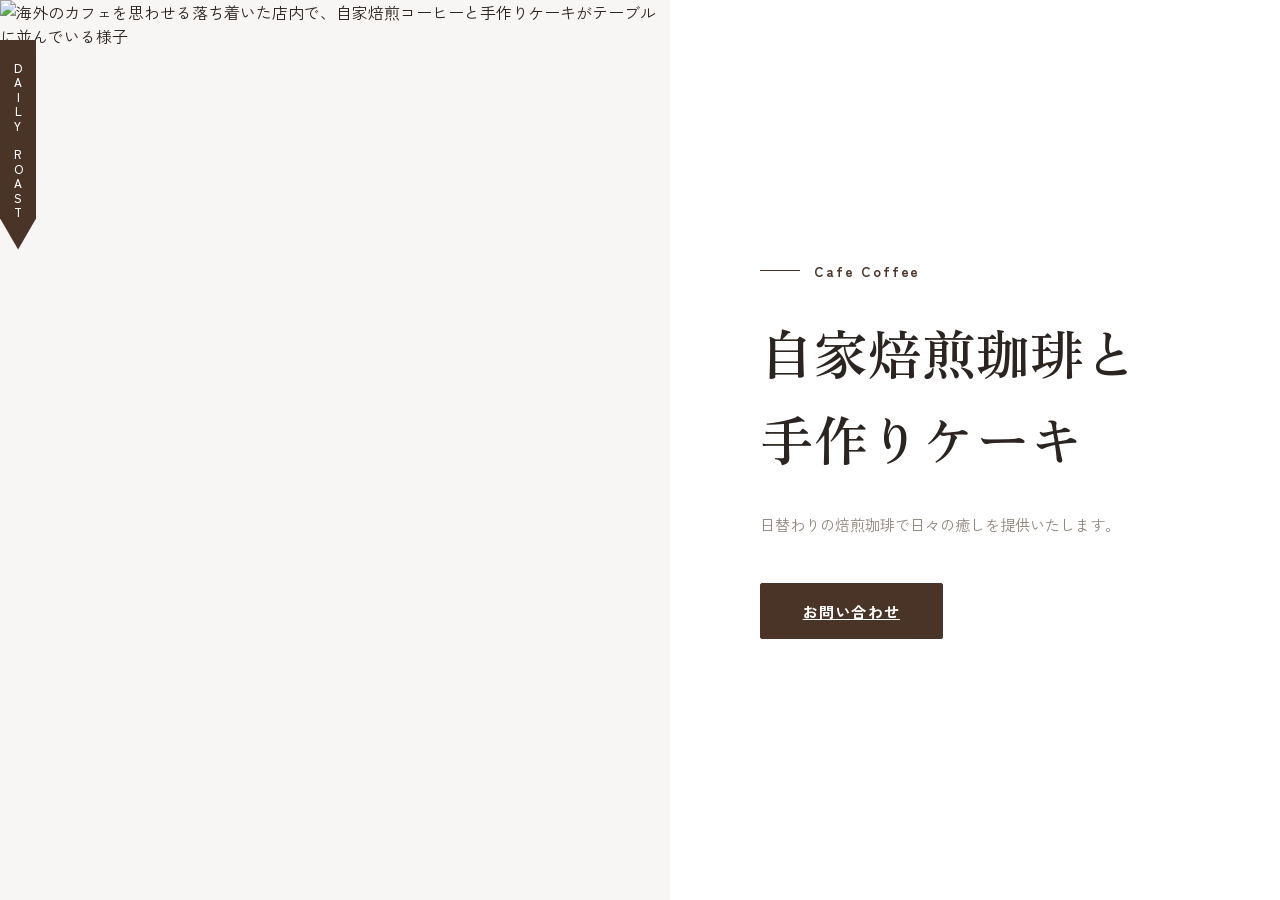
==== cafe-coffee/index.html @ 317eba46 "Heroセクションを作成" ====
<!DOCTYPE html>
<html lang="ja">
<head>
  <meta charset="UTF-8">
  <meta name="viewport" content="width=device-width, initial-scale=1.0">
  <title>Cafe Coffee ｜ 自家焙煎珈琲と手作りケーキ</title>

  <!-- Google Fonts：見出し用の明朝体と本文用のゴシック体 -->
  <link rel="preconnect" href="https://fonts.googleapis.com">
  <link rel="preconnect" href="https://fonts.gstatic.com" crossorigin>
  <link href="https://fonts.googleapis.com/css2?family=Zen+Old+Mincho:wght@400;600&family=Zen+Kaku+Gothic+New:wght@400;500;700&display=swap" rel="stylesheet">

  <link rel="stylesheet" href="style.css">
</head>
<body>

  <!-- ============================================
       Hero セクション
       左：メインビジュアル／右：テキストコンテンツ
  ============================================ -->
  <section class="hero">

    <!-- 左カラム：メインビジュアル -->
    <div class="hero__visual">
      <img
        class="hero__image"
        src="images/hero.jpg"
        alt="海外のカフェを思わせる落ち着いた店内で、自家焙煎コーヒーと手作りケーキがテーブルに並んでいる様子"
        width="960"
        height="1200"
        loading="eager"
        fetchpriority="high"
      >
      <!-- 店の雰囲気を伝える小さなサインバッジ -->
      <p class="hero__badge">DAILY ROAST</p>
    </div>

    <!-- 右カラム：テキストコンテンツ -->
    <div class="hero__content">
      <p class="hero__eyebrow">Cafe Coffee</p>

      <h1 class="hero__title">
        自家焙煎珈琲と<br>
        手作りケーキ
      </h1>

      <p class="hero__subtitle">
        日替わりの焙煎珈琲で日々の癒しを提供いたします。
      </p>

      <a href="#" class="hero__cta">
        <span class="hero__cta-text">お問い合わせ</span>
      </a>
    </div>

  </section>

</body>
</html>
---- cafe-coffee/style.css ----
/* ============================================
   Cafe Coffee ｜ Hero セクション CSS
   構成：リセット → レイアウト → タイポグラフィ → ボタン → レスポンシブ
============================================ */

/* ---- リセット & 共通変数 ---- */
:root {
  /* カラー：ホワイト／ライトグレー／ダークブラウン（アクセント） */
  --color-white: #ffffff;
  --color-bg: #f7f6f4;
  --color-gray-light: #e9e7e3;
  --color-gray: #8f877e;
  --color-text: #2b2420;
  --color-accent: #4a3428;
  --color-accent-hover: #6b4a38;

  /* フォント：見出しは明朝体、本文はゴシック体 */
  --font-display: "Zen Old Mincho", serif;
  --font-body: "Zen Kaku Gothic New", sans-serif;
}

* {
  margin: 0;
  padding: 0;
  box-sizing: border-box;
}

body {
  font-family: var(--font-body);
  color: var(--color-text);
  background-color: var(--color-white);
  -webkit-font-smoothing: antialiased;
}

img {
  display: block;
  max-width: 100%;
}

/* ============================================
   レイアウト
   PC：左右2カラム（Grid）／ SP：縦並び
============================================ */
.hero {
  display: grid;
  grid-template-columns: 1.1fr 1fr;
  align-items: stretch;
  min-height: 100dvh;
  background-color: var(--color-bg);
}

/* 左カラム：メインビジュアル */
.hero__visual {
  position: relative;
  overflow: hidden;
}

.hero__image {
  width: 100%;
  height: 100%;
  object-fit: cover;
}

/* しおり（ブックマーク）をイメージしたサインタブ
   「読書ができる落ち着いた空間」というコンセプトを表す装飾 */
.hero__badge {
  position: absolute;
  top: 2.5rem;
  left: 0;
  writing-mode: vertical-rl;
  text-orientation: upright;
  background-color: var(--color-accent);
  color: var(--color-white);
  font-size: 0.75rem;
  font-weight: 500;
  letter-spacing: 0.2em;
  padding: 1.4rem 0.6rem 1.8rem;
  clip-path: polygon(0 0, 100% 0, 100% 85%, 50% 100%, 0 85%);
  box-shadow: 0 8px 16px rgba(0, 0, 0, 0.18);
}

/* 右カラム：テキストコンテンツ */
.hero__content {
  display: flex;
  flex-direction: column;
  justify-content: center;
  gap: 1.75rem;
  padding: 6vw 7vw;
  background-color: var(--color-white);
}

/* ============================================
   タイポグラフィ
============================================ */

/* 店名ラベル（アイキャッチの手前に置く小見出し） */
.hero__eyebrow {
  display: flex;
  align-items: center;
  gap: 0.9rem;
  font-family: var(--font-body);
  font-size: 0.85rem;
  font-weight: 700;
  letter-spacing: 0.14em;
  color: var(--color-accent);
}

.hero__eyebrow::before {
  content: "";
  display: inline-block;
  width: 2.5rem;
  height: 1px;
  background-color: var(--color-accent);
}

/* キャッチコピー */
.hero__title {
  font-family: var(--font-display);
  font-weight: 600;
  font-size: clamp(2.2rem, 4.2vw, 3.4rem);
  line-height: 1.6;
  color: var(--color-text);
}

/* サブコピー */
.hero__subtitle {
  font-family: var(--font-body);
  font-size: clamp(0.95rem, 1.1vw, 1.05rem);
  line-height: 2;
  color: var(--color-gray);
  max-width: 28em;
}

/* ============================================
   ボタン
============================================ */
.hero__cta {
  display: inline-flex;
  align-items: center;
  justify-content: center;
  align-self: flex-start;
  margin-top: 1rem;
  padding: 1rem 2.6rem;
  border: 1px solid var(--color-accent);
  border-radius: 2px;
  background-color: var(--color-accent);
  color: var(--color-white);
  font-family: var(--font-body);
  font-size: 0.95rem;
  font-weight: 700;
  letter-spacing: 0.08em;
  cursor: pointer;
  overflow: hidden;
  position: relative;
  transition: color 0.35s ease, border-color 0.35s ease;
}

/* ホバー時に背面から色が広がるアニメーション */
.hero__cta::before {
  content: "";
  position: absolute;
  inset: 0;
  background-color: var(--color-white);
  transform: scaleX(0);
  transform-origin: left;
  transition: transform 0.4s ease;
  z-index: 0;
}

.hero__cta-text {
  position: relative;
  z-index: 1;
  transition: color 0.35s ease;
}

.hero__cta:hover {
  color: var(--color-accent);
}

.hero__cta:hover::before {
  transform: scaleX(1);
}

.hero__cta:focus-visible {
  outline: 2px solid var(--color-accent-hover);
  outline-offset: 3px;
}

/* ============================================
   レスポンシブ（スマートフォン対応）
============================================ */
@media (max-width: 1024px) {
  .hero {
    grid-template-columns: 1fr;
  }

  .hero__visual {
    min-height: 52vh;
  }

  .hero__content {
    padding: 12vw 8vw;
    gap: 1.4rem;
  }
}

@media (max-width: 480px) {
  .hero__visual {
    min-height: 46vh;
  }

  .hero__badge {
    top: 1.5rem;
    font-size: 0.68rem;
    padding: 1.1rem 0.5rem 1.4rem;
  }

  .hero__title {
    line-height: 1.5;
  }

  .hero__cta {
    width: 100%;
    padding: 1rem 0;
  }
}
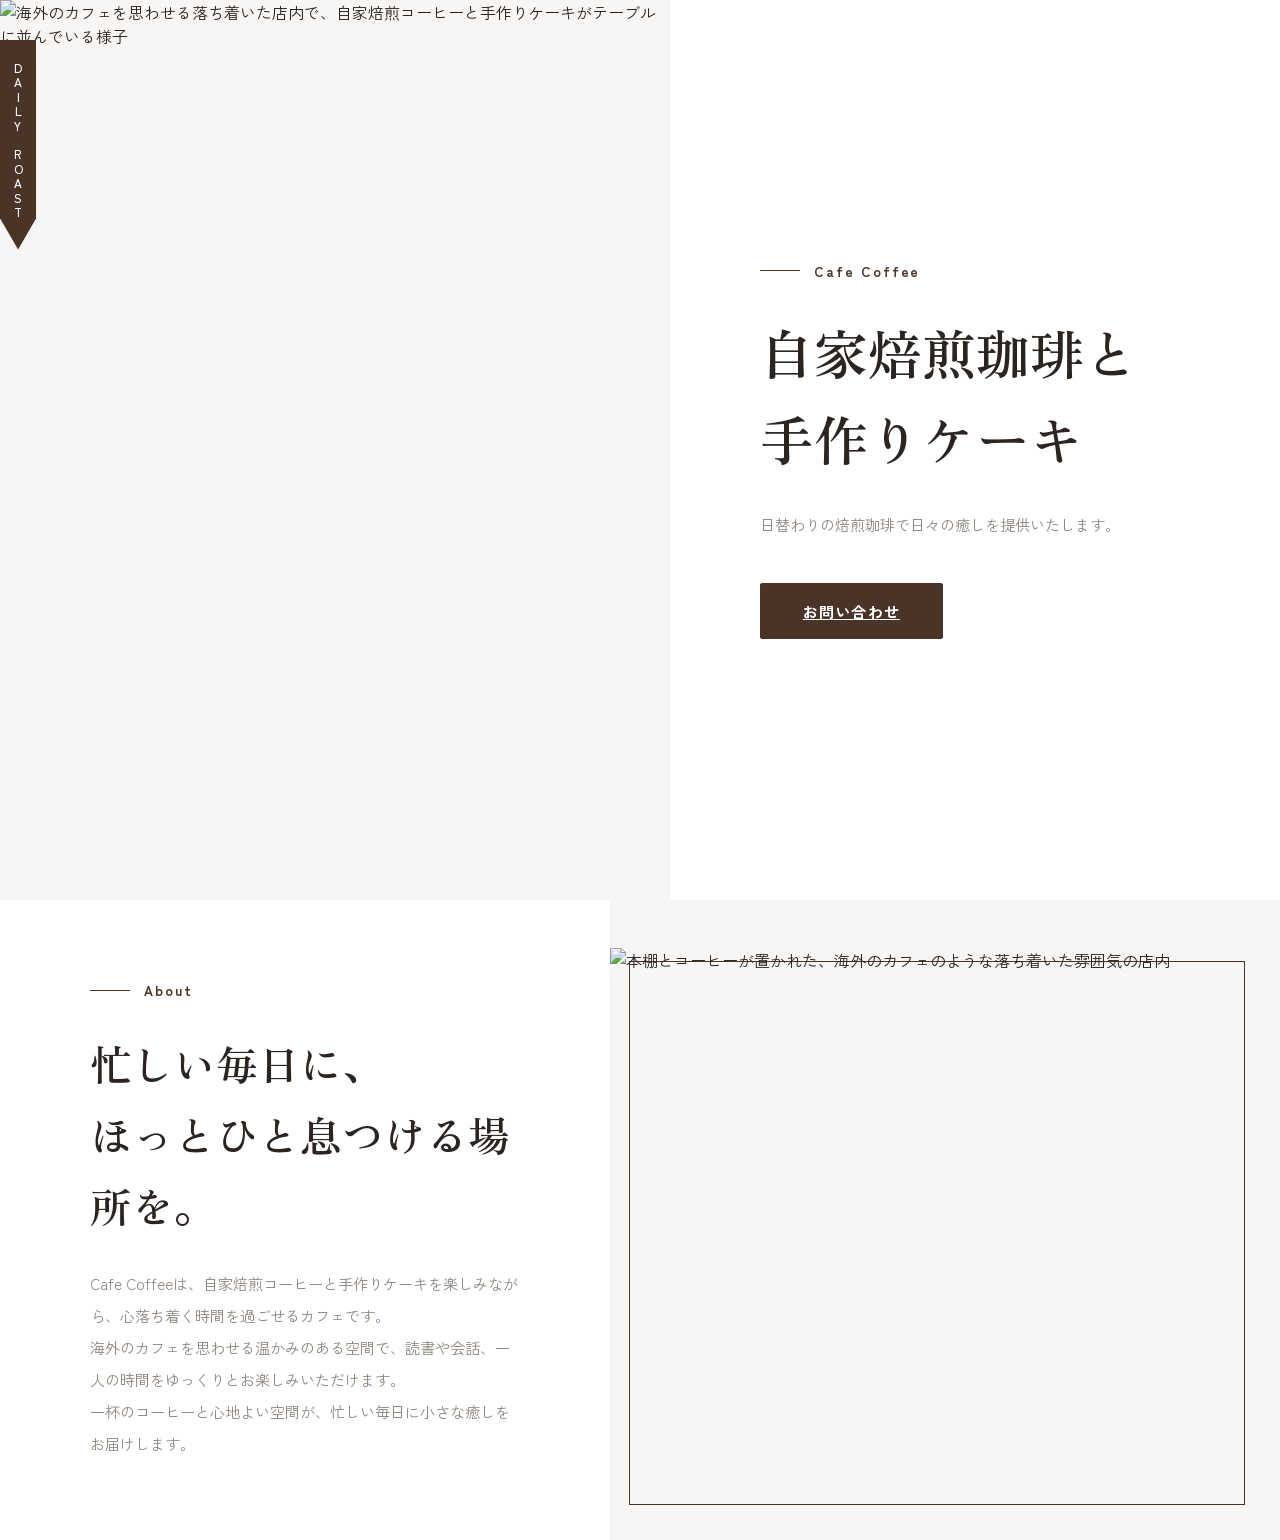
==== commit 0346d05a: "Aboutセクション追加" ====
--- a/cafe-coffee/index.html
+++ b/cafe-coffee/index.html
@@ -28,8 +28,8 @@
         alt="海外のカフェを思わせる落ち着いた店内で、自家焙煎コーヒーと手作りケーキがテーブルに並んでいる様子"
         width="960"
         height="1200"
+        fetchpriority="high"
         loading="eager"
-        fetchpriority="high"
       >
       <!-- 店の雰囲気を伝える小さなサインバッジ -->
       <p class="hero__badge">DAILY ROAST</p>
@@ -49,8 +49,43 @@
       </p>
 
       <a href="#" class="hero__cta">
-        <span class="hero__cta-text">お問い合わせ</span>
+       お問い合わせ
       </a>
+    </div>
+
+  </section>
+
+  <!-- ============================================
+       About セクション
+       左：テキストコンテンツ／右：メインビジュアル
+  ============================================ -->
+  <section class="about" id="about">
+
+    <!-- 左カラム：テキストコンテンツ -->
+    <div class="about__content">
+      <p class="about__eyebrow">About</p>
+
+      <h2 class="about__title">
+        <p>忙しい毎日に、</p>
+        <p>ほっとひと息つける場所を。</p>
+      </h2>
+
+      <p class="about__text">
+        Cafe Coffeeは、自家焙煎コーヒーと手作りケーキを楽しみながら、心落ち着く時間を過ごせるカフェです。<br>
+        海外のカフェを思わせる温かみのある空間で、読書や会話、一人の時間をゆっくりとお楽しみいただけます。<br>
+        一杯のコーヒーと心地よい空間が、忙しい毎日に小さな癒しをお届けします。
+      </p>
+    </div>
+
+    <!-- 右カラム：メインビジュアル -->
+    <div class="about__visual">
+      <img
+        class="about__image"
+        src="images/about.jpg"
+        alt="本棚とコーヒーが置かれた、海外のカフェのような落ち着いた雰囲気の店内"
+        width="960"
+        height="1200"
+      >
     </div>
 
   </section>
--- a/cafe-coffee/style.css
+++ b/cafe-coffee/style.css
@@ -89,6 +89,48 @@
   background-color: var(--color-white);
 }
 
+/* ---- About セクション：左右2カラム（Grid）／ SP：縦並び ---- */
+/* Heroと逆配置：左＝テキスト／右＝画像 */
+.about {
+  display: grid;
+  grid-template-columns: 1fr 1.1fr;
+  align-items: center;
+  background-color: var(--color-white);
+}
+
+/* 左カラム：テキストコンテンツ */
+.about__content {
+  display: flex;
+  flex-direction: column;
+  gap: 1.75rem;
+  padding: 6vw 7vw;
+}
+
+/* 右カラム：メインビジュアル */
+.about__visual {
+  position: relative;
+  padding: 3rem 3rem 3rem 0;
+  background-color: var(--color-bg);
+}
+
+/* 額装（フレーム）のような装飾で、写真をおしゃれに見せる */
+.about__visual::before {
+  content: "";
+  position: absolute;
+  inset: 3.8rem 2.2rem 2.2rem 1.2rem;
+  border: 1px solid var(--color-accent);
+  z-index: 0;
+}
+
+.about__image {
+  position: relative;
+  z-index: 1;
+  width: 100%;
+  height: 100%;
+  max-height: 34rem;
+  object-fit: cover;
+}
+
 /* ============================================
    タイポグラフィ
 ============================================ */
@@ -129,6 +171,46 @@
   line-height: 2;
   color: var(--color-gray);
   max-width: 28em;
+}
+
+/* ---- About セクションの文字設定（Heroと統一） ---- */
+
+/* セクションラベル */
+.about__eyebrow {
+  display: flex;
+  align-items: center;
+  gap: 0.9rem;
+  font-family: var(--font-body);
+  font-size: 0.85rem;
+  font-weight: 700;
+  letter-spacing: 0.14em;
+  color: var(--color-accent);
+}
+
+.about__eyebrow::before {
+  content: "";
+  display: inline-block;
+  width: 2.5rem;
+  height: 1px;
+  background-color: var(--color-accent);
+}
+
+/* キャッチコピー */
+.about__title {
+  font-family: var(--font-display);
+  font-weight: 600;
+  font-size: clamp(1.9rem, 3.4vw, 2.6rem);
+  line-height: 1.7;
+  color: var(--color-text);
+}
+
+/* 本文 */
+.about__text {
+  font-family: var(--font-body);
+  font-size: clamp(0.95rem, 1.1vw, 1.05rem);
+  line-height: 2.1;
+  color: var(--color-gray);
+  max-width: 32em;
 }
 
 /* ============================================
@@ -167,12 +249,6 @@
   z-index: 0;
 }
 
-.hero__cta-text {
-  position: relative;
-  z-index: 1;
-  transition: color 0.35s ease;
-}
-
 .hero__cta:hover {
   color: var(--color-accent);
 }
@@ -224,3 +300,35 @@
     padding: 1rem 0;
   }
 }
+
+/* ---- About セクションのレスポンシブ ---- */
+@media (max-width: 1024px) {
+  .about {
+    grid-template-columns: 1fr;
+  }
+
+  /* SPでは画像→テキストの順で表示（写真で惹きつけてから読ませる） */
+  .about__visual {
+    order: -1;
+    padding: 8vw 8vw 0;
+  }
+
+  .about__content {
+    padding: 10vw 8vw 12vw;
+  }
+
+  .about__image {
+    max-height: none;
+    aspect-ratio: 4 / 3;
+  }
+}
+
+@media (max-width: 480px) {
+  .about__visual::before {
+    inset: 1.6rem 1rem 1rem 0.6rem;
+  }
+
+  .about__title {
+    line-height: 1.6;
+  }
+}
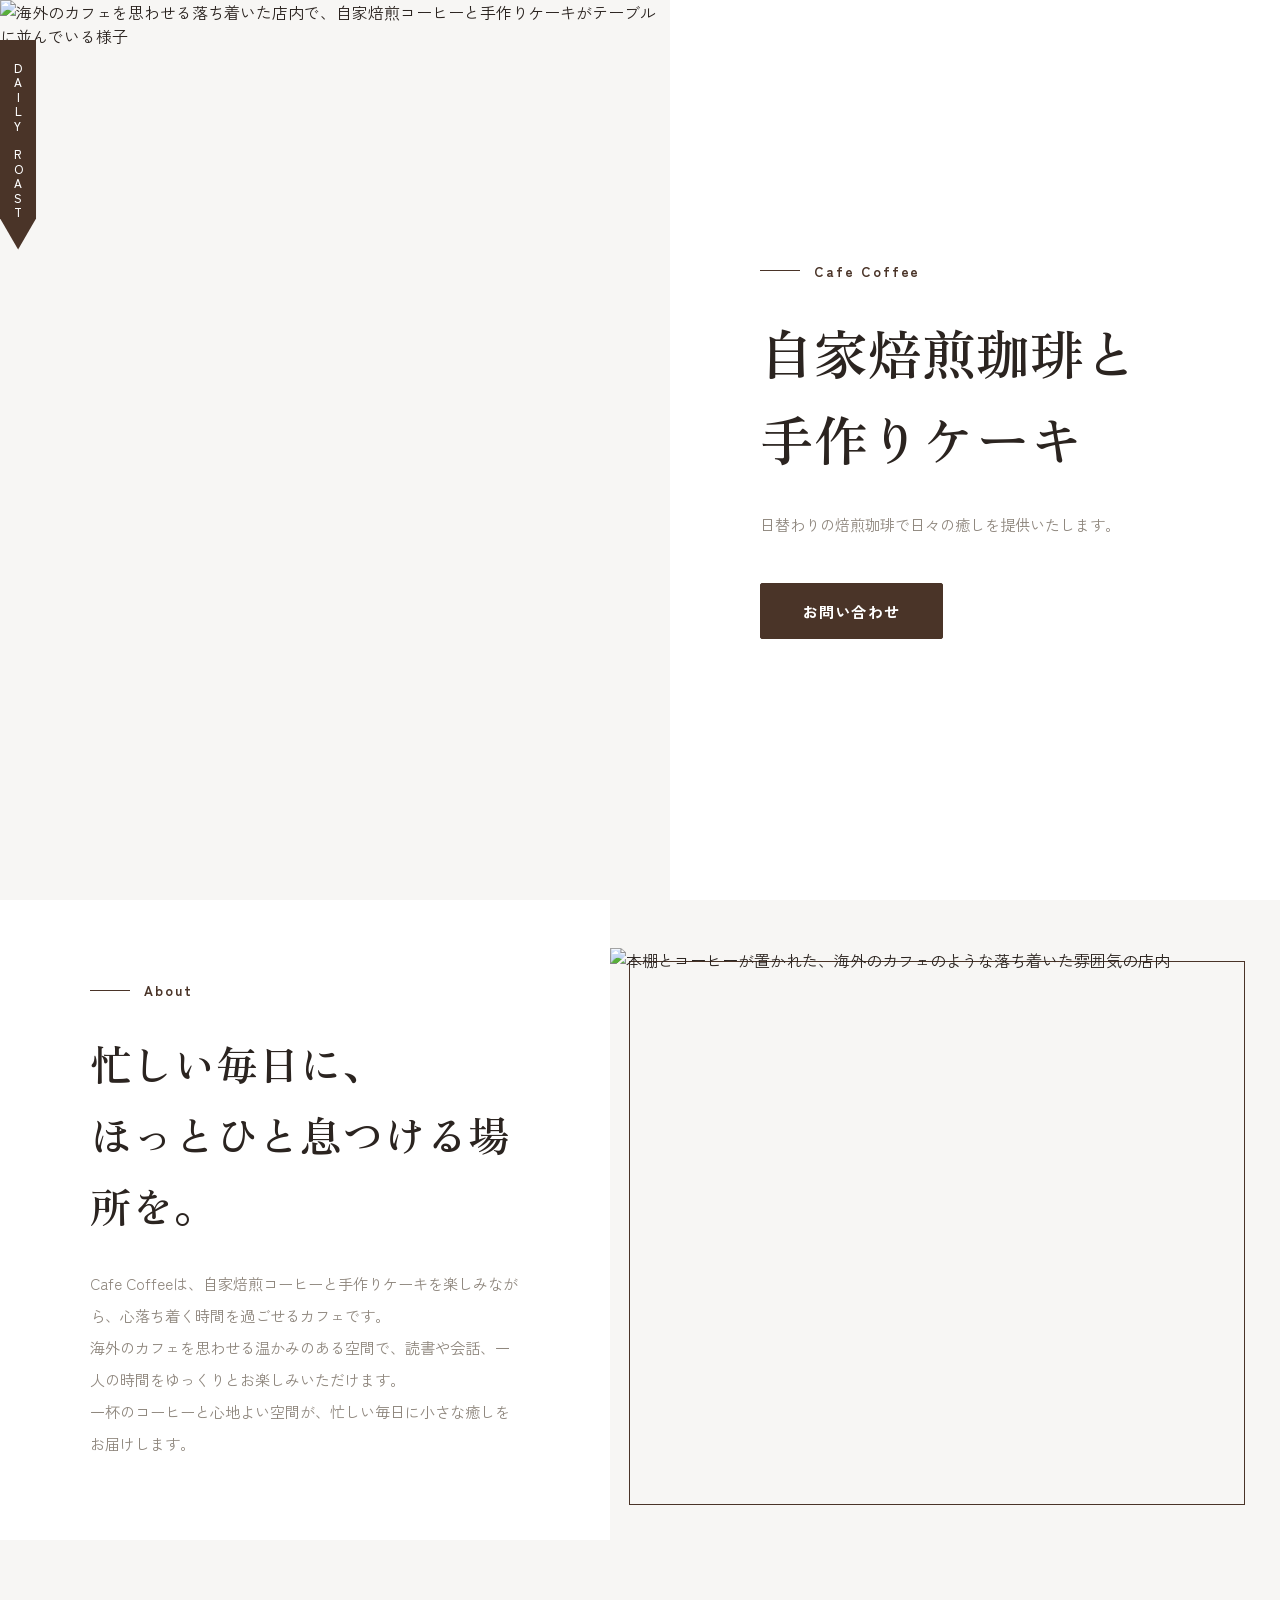
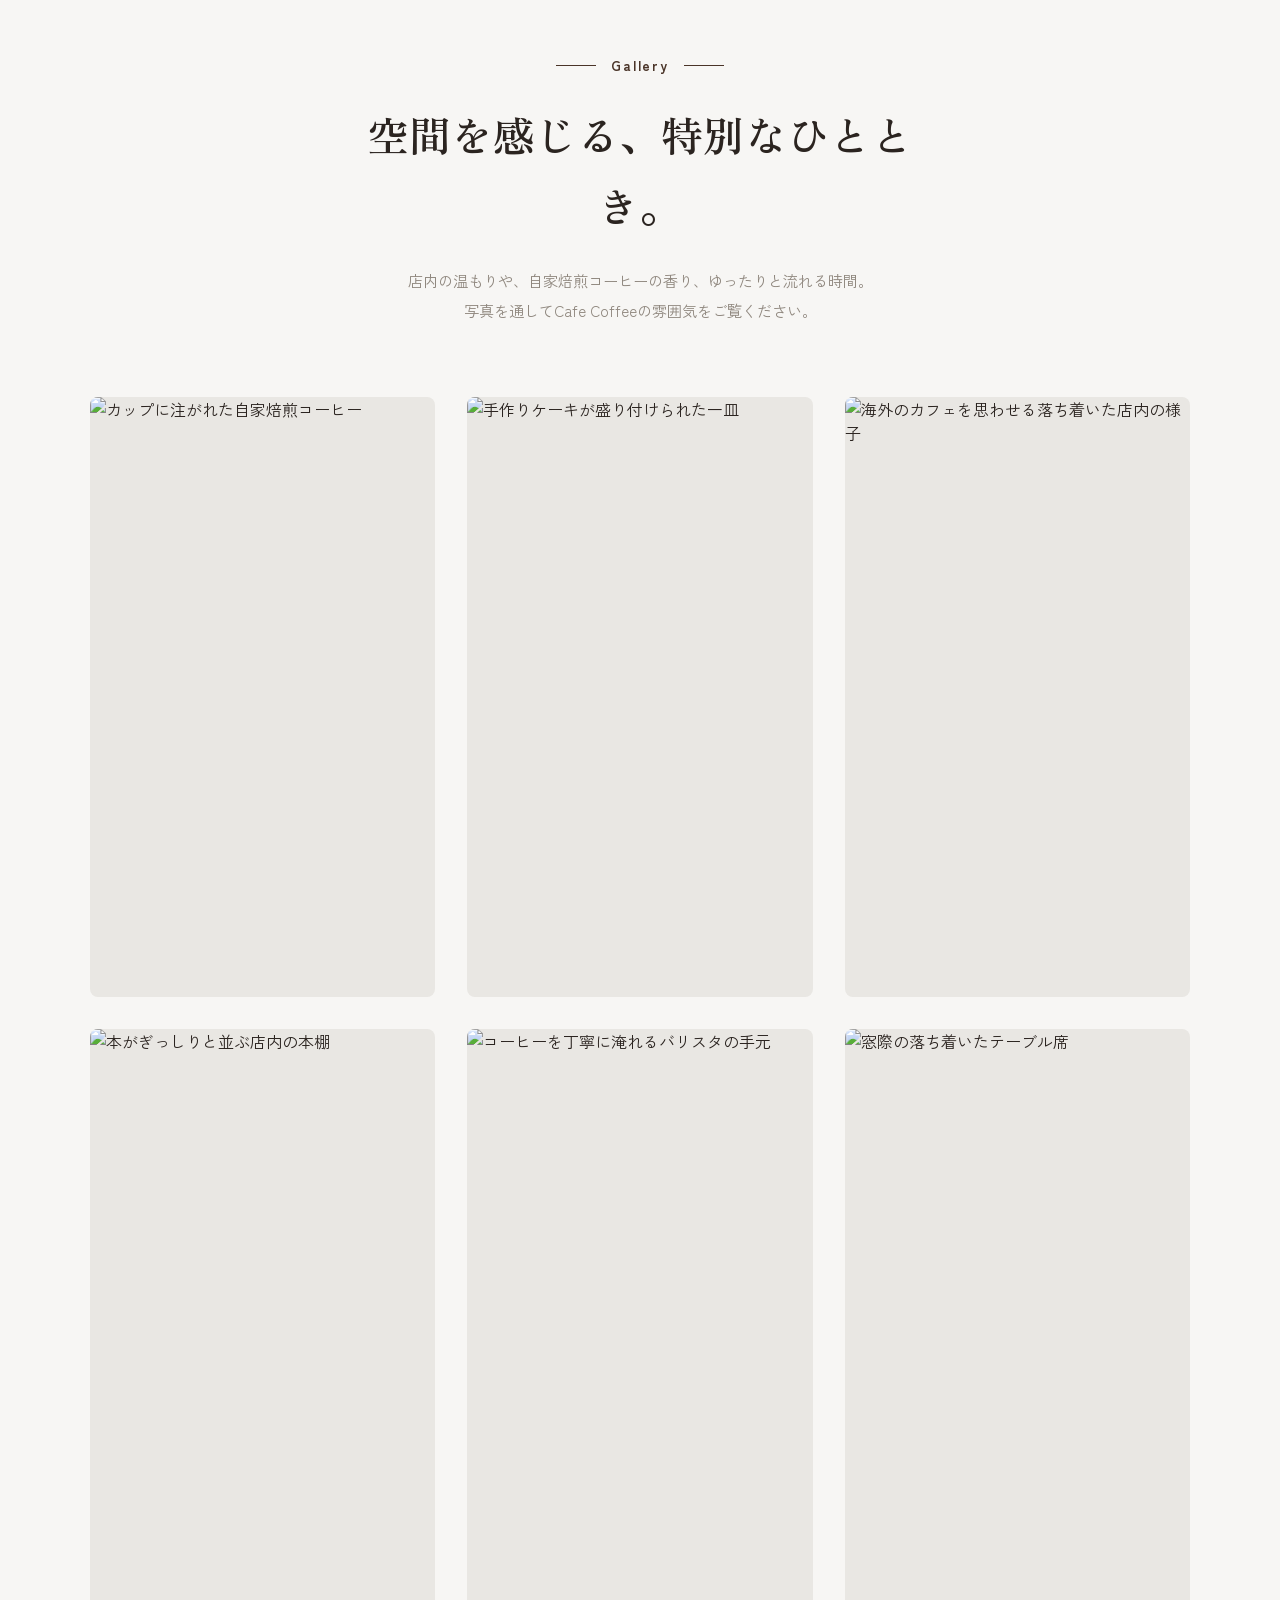
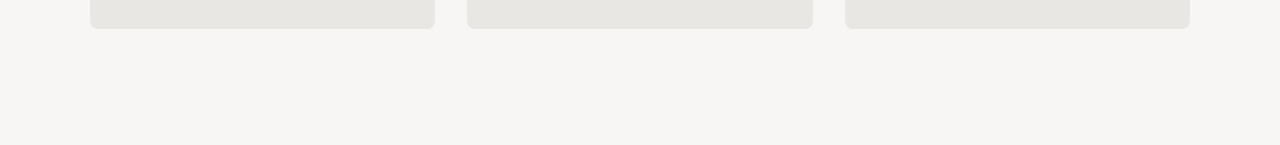
==== commit 6b6e488e: "フォルダ構成を整理" ====
--- a/cafe-coffee/index.html
+++ b/cafe-coffee/index.html
@@ -28,8 +28,6 @@
         alt="海外のカフェを思わせる落ち着いた店内で、自家焙煎コーヒーと手作りケーキがテーブルに並んでいる様子"
         width="960"
         height="1200"
-        fetchpriority="high"
-        loading="eager"
       >
       <!-- 店の雰囲気を伝える小さなサインバッジ -->
       <p class="hero__badge">DAILY ROAST</p>
@@ -48,9 +46,9 @@
         日替わりの焙煎珈琲で日々の癒しを提供いたします。
       </p>
 
-      <a href="#" class="hero__cta">
-       お問い合わせ
-      </a>
+      <button type="button" class="hero__cta">
+        <span class="hero__cta-text">お問い合わせ</span>
+      </button>
     </div>
 
   </section>
@@ -66,8 +64,8 @@
       <p class="about__eyebrow">About</p>
 
       <h2 class="about__title">
-        <p>忙しい毎日に、</p>
-        <p>ほっとひと息つける場所を。</p>
+        忙しい毎日に、<br>
+        ほっとひと息つける場所を。
       </h2>
 
       <p class="about__text">
@@ -90,5 +88,49 @@
 
   </section>
 
+  <!-- ============================================
+       Gallery セクション
+       セクションタイトル＋説明文＋写真6枚のグリッド
+  ============================================ -->
+  <section class="gallery" id="gallery">
+
+    <!-- セクション見出しエリア -->
+    <div class="gallery__header">
+      <p class="gallery__eyebrow">Gallery</p>
+
+      <h2 class="gallery__title">
+        空間を感じる、特別なひととき。
+      </h2>
+
+      <p class="gallery__text">
+        店内の温もりや、自家焙煎コーヒーの香り、ゆったりと流れる時間。<br>
+        写真を通してCafe Coffeeの雰囲気をご覧ください。
+      </p>
+    </div>
+
+    <!-- 写真グリッド：PC 3列×2段／タブレット 2列／SP 1列 -->
+    <ul class="gallery__grid">
+      <li class="gallery__item">
+        <img class="gallery__image" src="images/gallery1.jpg" alt="カップに注がれた自家焙煎コーヒー" width="600" height="600">
+      </li>
+      <li class="gallery__item">
+        <img class="gallery__image" src="images/gallery2.jpg" alt="手作りケーキが盛り付けられた一皿" width="600" height="600">
+      </li>
+      <li class="gallery__item">
+        <img class="gallery__image" src="images/gallery3.jpg" alt="海外のカフェを思わせる落ち着いた店内の様子" width="600" height="600">
+      </li>
+      <li class="gallery__item">
+        <img class="gallery__image" src="images/gallery4.jpg" alt="本がぎっしりと並ぶ店内の本棚" width="600" height="600">
+      </li>
+      <li class="gallery__item">
+        <img class="gallery__image" src="images/gallery5.jpg" alt="コーヒーを丁寧に淹れるバリスタの手元" width="600" height="600">
+      </li>
+      <li class="gallery__item">
+        <img class="gallery__image" src="images/gallery6.jpg" alt="窓際の落ち着いたテーブル席" width="600" height="600">
+      </li>
+    </ul>
+
+  </section>
+
 </body>
 </html>
--- a/cafe-coffee/style.css
+++ b/cafe-coffee/style.css
@@ -45,7 +45,7 @@
   display: grid;
   grid-template-columns: 1.1fr 1fr;
   align-items: stretch;
-  min-height: 100dvh;
+  min-height: 100vh;
   background-color: var(--color-bg);
 }
 
@@ -104,6 +104,7 @@
   flex-direction: column;
   gap: 1.75rem;
   padding: 6vw 7vw;
+  background-color: var(--color-white);
 }
 
 /* 右カラム：メインビジュアル */
@@ -249,6 +250,12 @@
   z-index: 0;
 }
 
+.hero__cta-text {
+  position: relative;
+  z-index: 1;
+  transition: color 0.35s ease;
+}
+
 .hero__cta:hover {
   color: var(--color-accent);
 }
@@ -332,3 +339,133 @@
     line-height: 1.6;
   }
 }
+
+/* ============================================
+   Gallery セクション CSS
+   構成：レイアウト → タイポグラフィ → レスポンシブ
+   ※既存（Hero / About）のコードは変更せず、末尾に追記
+============================================ */
+
+/* ============================================
+   レイアウト
+============================================ */
+
+/* セクション全体：余白を広く取り、写真を主役に見せる */
+.gallery {
+  padding: 9vw 7vw;
+  background-color: var(--color-bg);
+}
+
+/* 見出しエリア：中央寄せでApple的なシンプルさを意識 */
+.gallery__header {
+  display: flex;
+  flex-direction: column;
+  align-items: center;
+  gap: 1.5rem;
+  max-width: 36em;
+  margin: 0 auto 4.5rem;
+  text-align: center;
+}
+
+/* 写真グリッド：PC 3列×2段 */
+.gallery__grid {
+  list-style: none;
+  display: grid;
+  grid-template-columns: repeat(3, 1fr);
+  gap: 2rem;
+}
+
+/* 写真1枚分の枠：拡大アニメーションがはみ出さないようクリップ */
+.gallery__item {
+  overflow: hidden;
+  border-radius: 8px;
+  background-color: var(--color-gray-light);
+}
+
+/* 画像サイズを揃え、上品な拡大アニメーションを付与 */
+.gallery__image {
+  width: 100%;
+  aspect-ratio: 1 / 1;
+  object-fit: cover;
+  transition: transform 0.6s ease;
+}
+
+.gallery__item:hover .gallery__image {
+  transform: scale(1.05);
+}
+
+/* ============================================
+   タイポグラフィ
+============================================ */
+
+/* セクションラベル（Hero／Aboutのeyebrowと統一、中央寄せ用に調整） */
+.gallery__eyebrow {
+  display: flex;
+  align-items: center;
+  justify-content: center;
+  gap: 0.9rem;
+  font-family: var(--font-body);
+  font-size: 0.85rem;
+  font-weight: 700;
+  letter-spacing: 0.14em;
+  color: var(--color-accent);
+}
+
+.gallery__eyebrow::before,
+.gallery__eyebrow::after {
+  content: "";
+  display: inline-block;
+  width: 2.5rem;
+  height: 1px;
+  background-color: var(--color-accent);
+}
+
+/* タイトル */
+.gallery__title {
+  font-family: var(--font-display);
+  font-weight: 600;
+  font-size: clamp(1.9rem, 3.4vw, 2.6rem);
+  line-height: 1.7;
+  color: var(--color-text);
+}
+
+/* 説明文 */
+.gallery__text {
+  font-family: var(--font-body);
+  font-size: clamp(0.95rem, 1.1vw, 1.05rem);
+  line-height: 2;
+  color: var(--color-gray);
+}
+
+/* ============================================
+   レスポンシブ
+============================================ */
+
+/* タブレット：2列 */
+@media (max-width: 1024px) {
+  .gallery {
+    padding: 12vw 8vw;
+  }
+
+  .gallery__header {
+    margin-bottom: 3.5rem;
+  }
+
+  .gallery__grid {
+    grid-template-columns: repeat(2, 1fr);
+    gap: 1.5rem;
+  }
+}
+
+/* スマートフォン：1列 */
+@media (max-width: 640px) {
+  .gallery__grid {
+    grid-template-columns: 1fr;
+    gap: 1.25rem;
+  }
+
+  .gallery__eyebrow::before,
+  .gallery__eyebrow::after {
+    width: 1.5rem;
+  }
+}
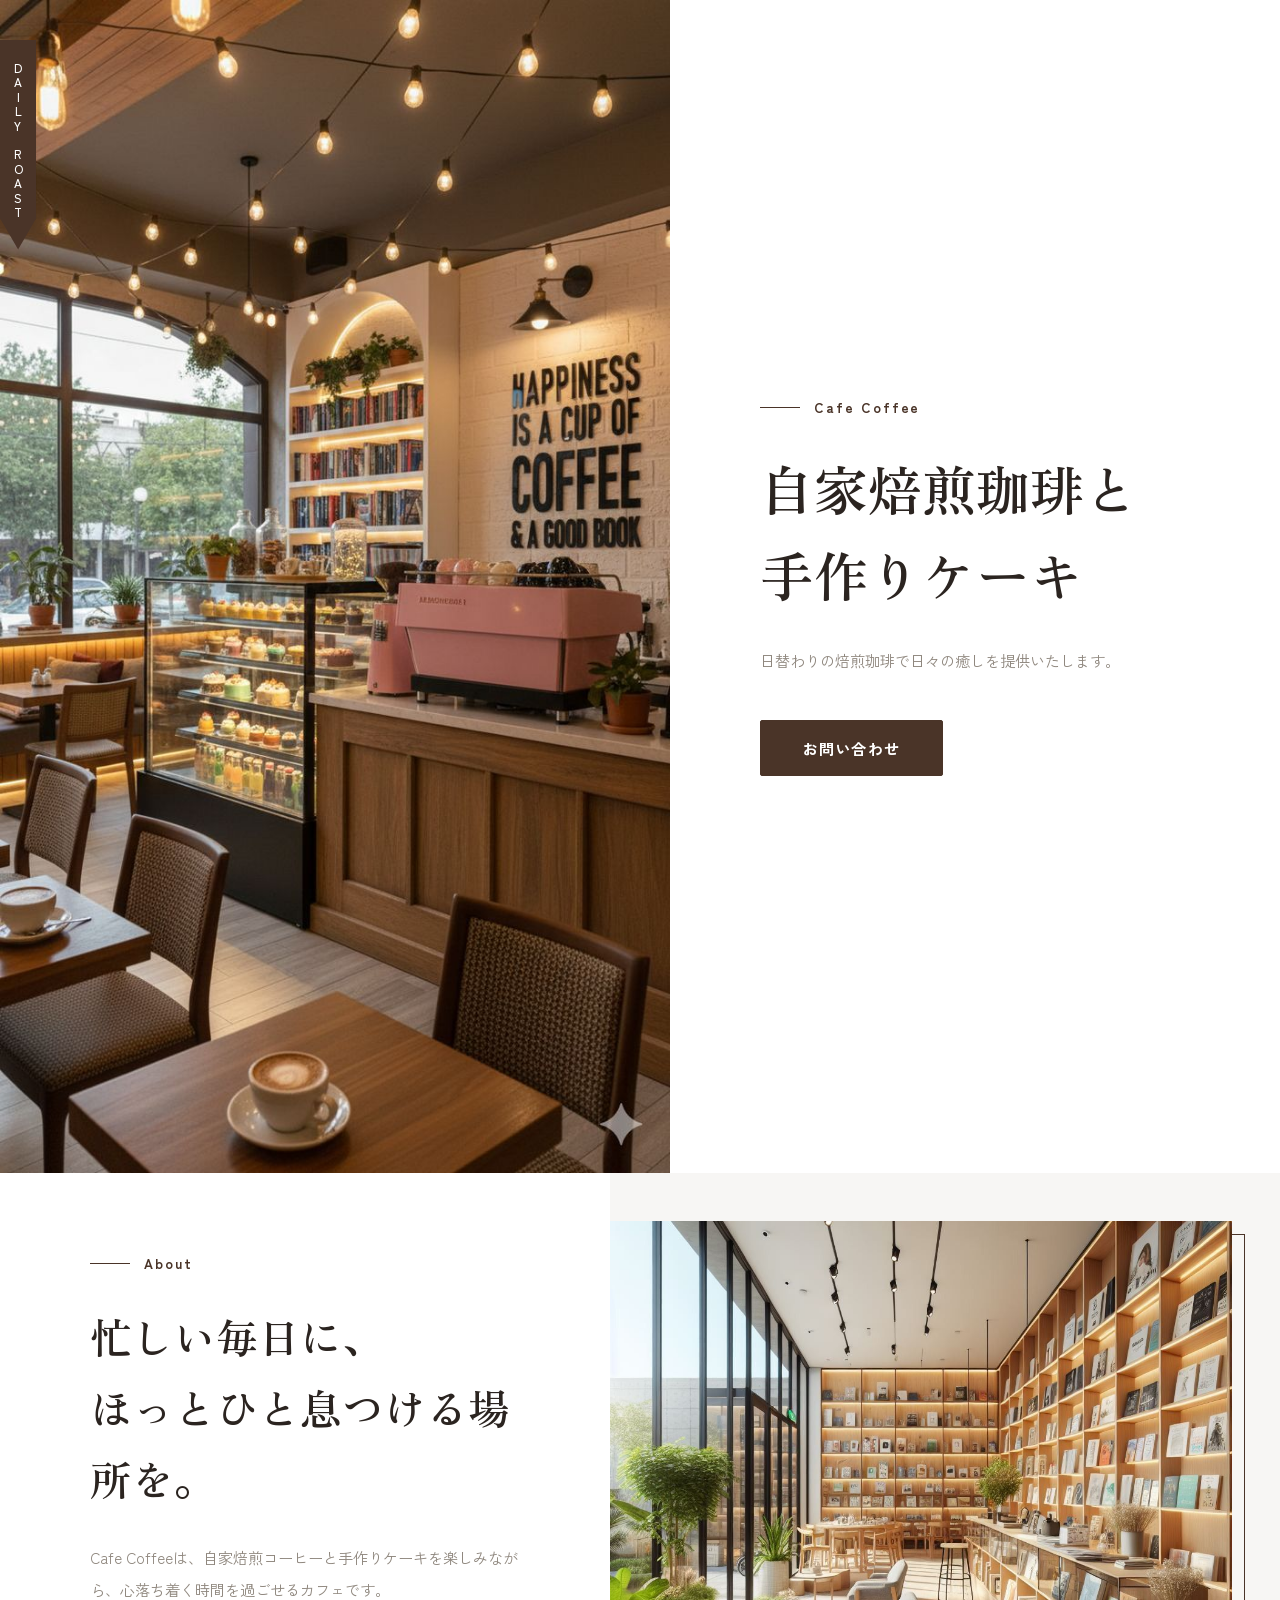
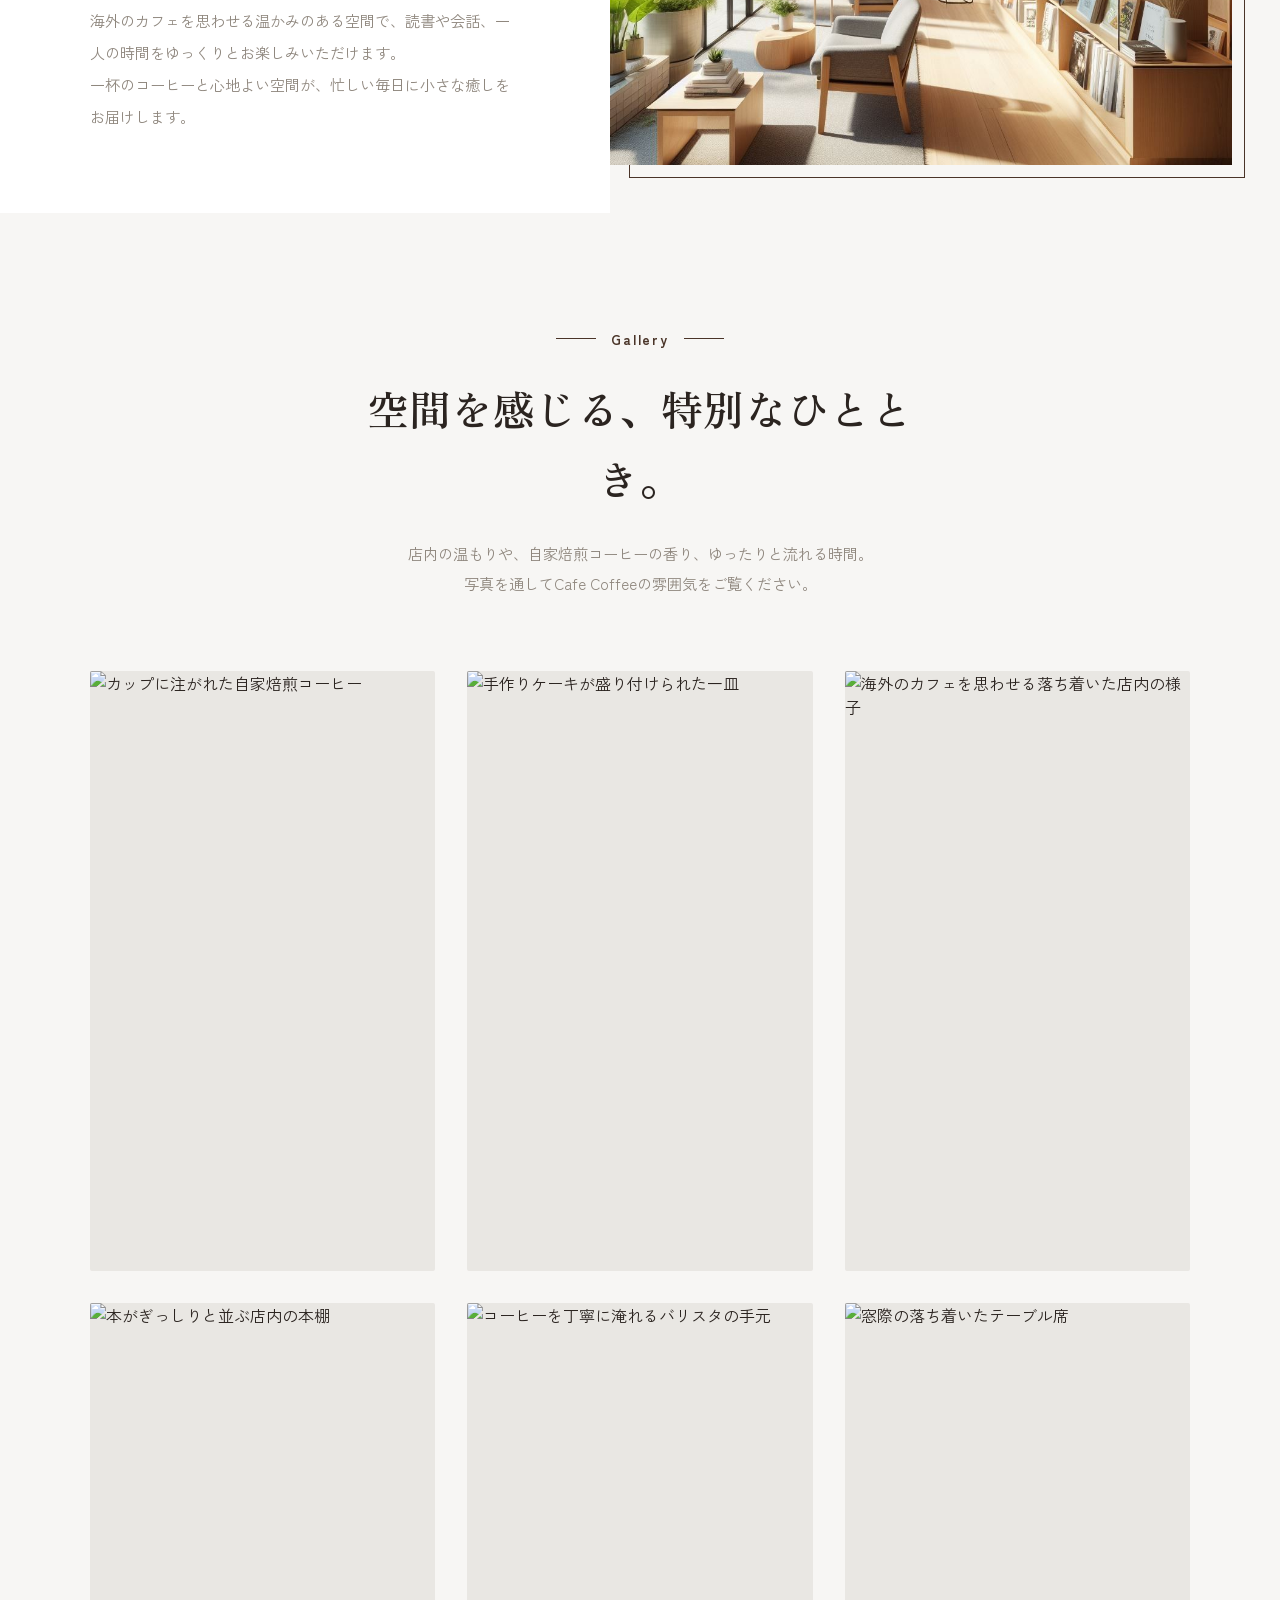
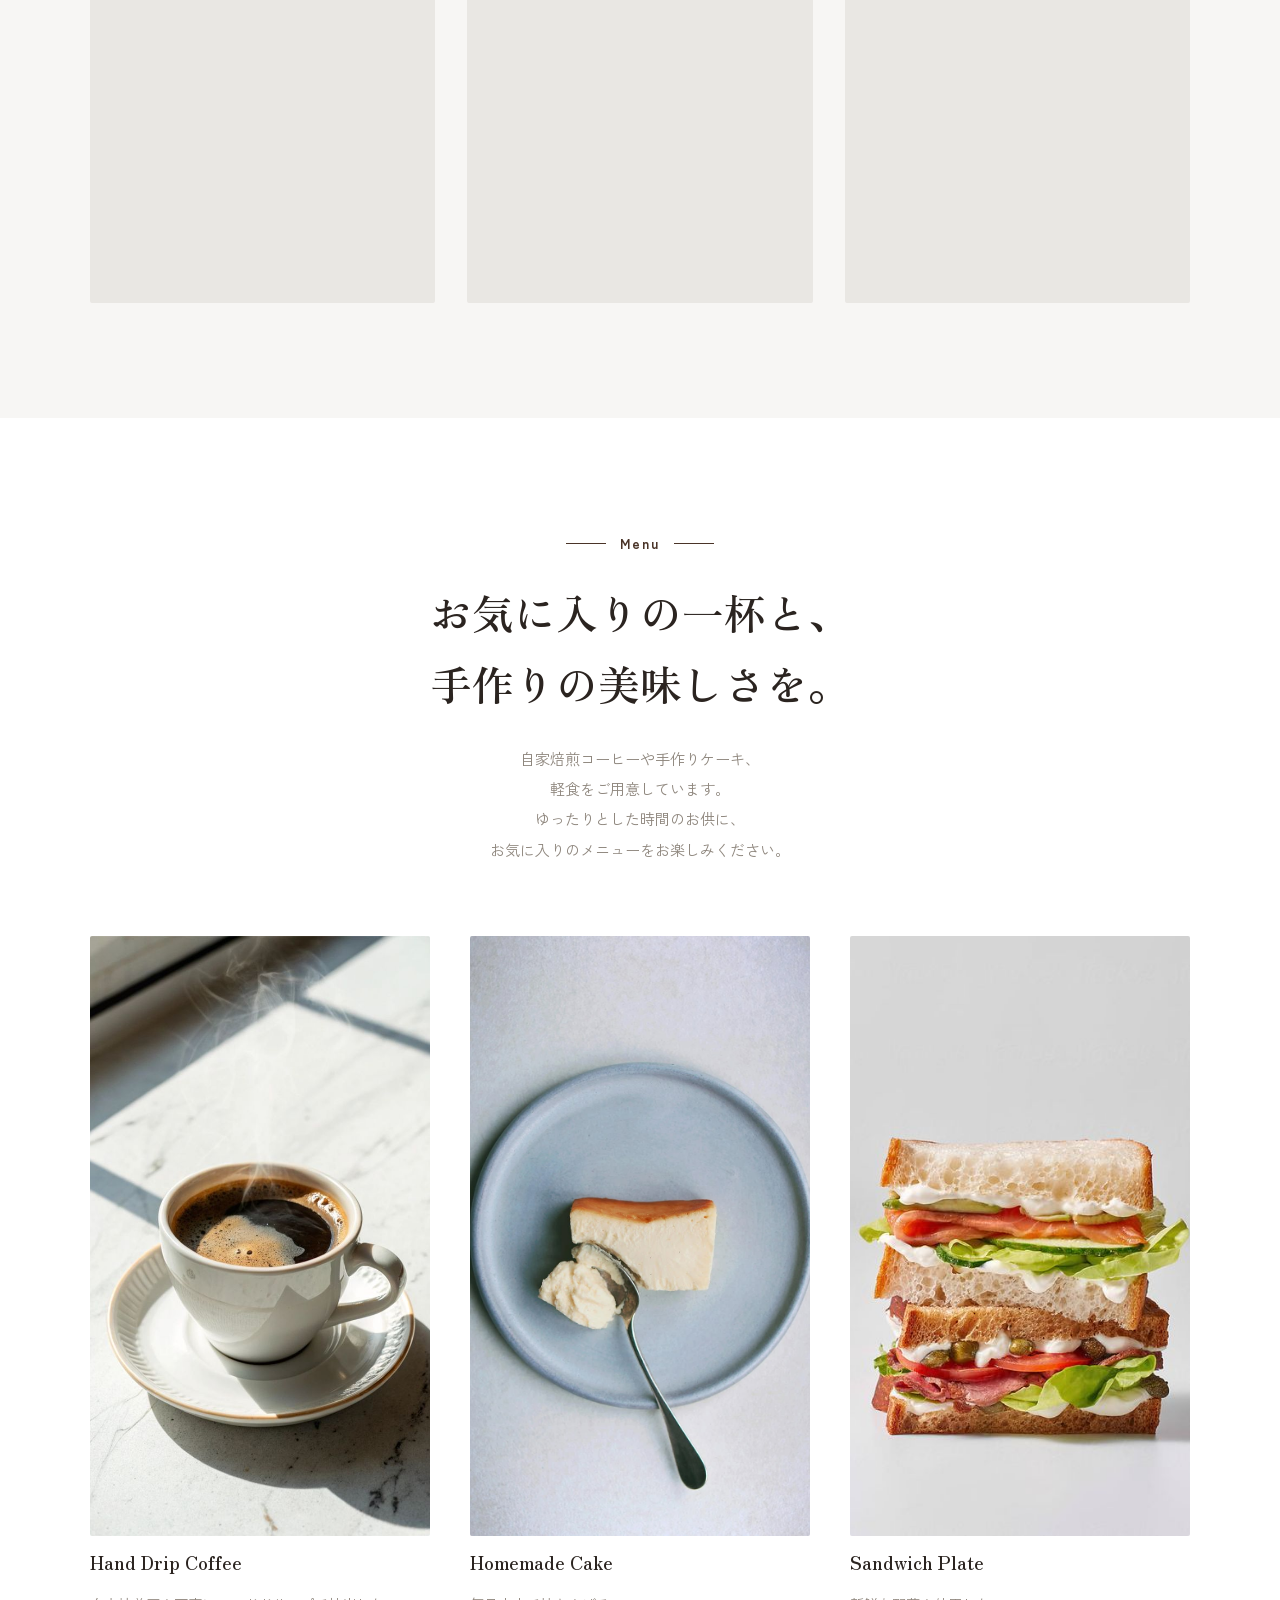
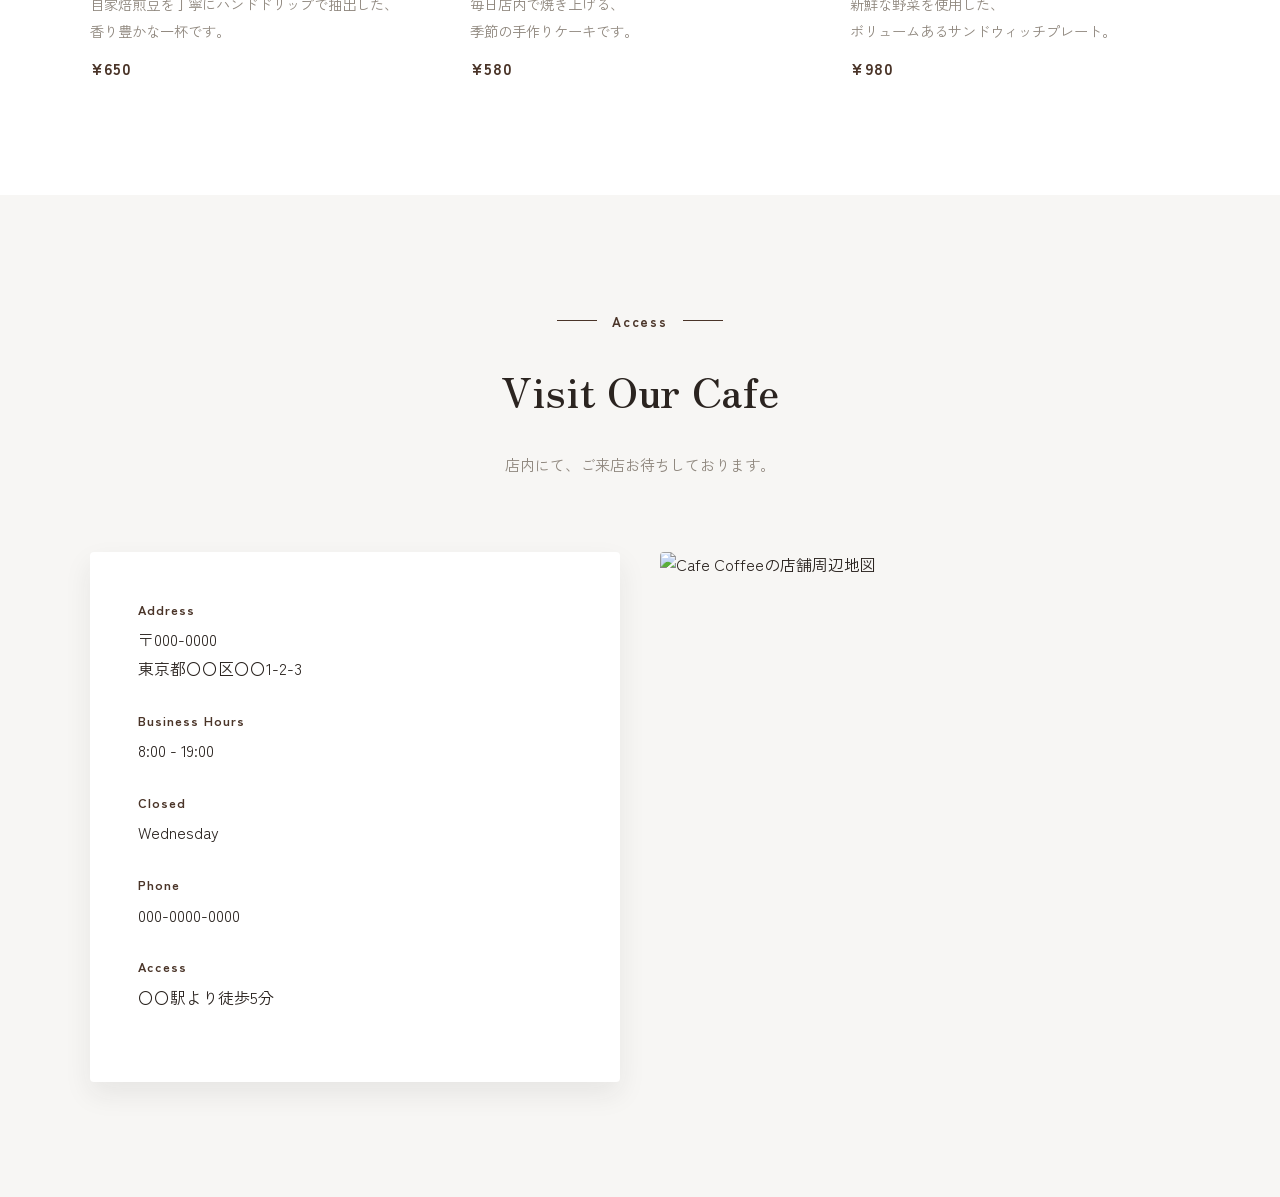
==== commit 71f9c26b: "Accessセクションを追加" ====
--- a/cafe-coffee/index.html
+++ b/cafe-coffee/index.html
@@ -24,7 +24,7 @@
     <div class="hero__visual">
       <img
         class="hero__image"
-        src="images/hero.jpg"
+        src="images/cafeinterior.jpg"
         alt="海外のカフェを思わせる落ち着いた店内で、自家焙煎コーヒーと手作りケーキがテーブルに並んでいる様子"
         width="960"
         height="1200"
@@ -79,7 +79,7 @@
     <div class="about__visual">
       <img
         class="about__image"
-        src="images/about.jpg"
+        src="images/cafeinterior2.jpg"
         alt="本棚とコーヒーが置かれた、海外のカフェのような落ち着いた雰囲気の店内"
         width="960"
         height="1200"
@@ -132,5 +132,123 @@
 
   </section>
 
+  <!-- ============================================
+       Menu セクション
+       セクションタイトル＋説明文＋メニューカード3枚
+  ============================================ -->
+  <section class="menu" id="menu">
+
+    <!-- セクション見出しエリア -->
+    <div class="menu__header">
+      <p class="menu__eyebrow">Menu</p>
+
+      <h2 class="menu__title">
+        お気に入りの一杯と、<br>
+        手作りの美味しさを。
+      </h2>
+
+      <p class="menu__text">
+        自家焙煎コーヒーや手作りケーキ、<br>
+        軽食をご用意しています。<br>
+        ゆったりとした時間のお供に、<br>
+        お気に入りのメニューをお楽しみください。
+      </p>
+    </div>
+
+    <!-- メニューカード：PC 3列／タブレット 2列／SP 1列 -->
+    <ul class="menu__grid">
+      <li class="menu__card">
+        <img class="menu__image" src="images/coffe.jpg" alt="ハンドドリップで淹れる自家焙煎コーヒー" width="600" height="600">
+        <h3 class="menu__name">Hand Drip Coffee</h3>
+        <p class="menu__description">
+          自家焙煎豆を丁寧にハンドドリップで抽出した、<br>
+          香り豊かな一杯です。
+        </p>
+        <p class="menu__price">¥650</p>
+      </li>
+
+      <li class="menu__card">
+        <img class="menu__image" src="images/cake.jpg" alt="季節の手作りケーキ" width="600" height="600">
+        <h3 class="menu__name">Homemade Cake</h3>
+        <p class="menu__description">
+          毎日店内で焼き上げる、<br>
+          季節の手作りケーキです。
+        </p>
+        <p class="menu__price">¥580</p>
+      </li>
+
+      <li class="menu__card">
+        <img class="menu__image" src="images/sandwich.jpg" alt="新鮮な野菜を使用したサンドウィッチプレート" width="600" height="600">
+        <h3 class="menu__name">Sandwich Plate</h3>
+        <p class="menu__description">
+          新鮮な野菜を使用した、<br>
+          ボリュームあるサンドウィッチプレート。
+        </p>
+        <p class="menu__price">¥980</p>
+      </li>
+    </ul>
+
+  </section>
+
+  <!-- ============================================
+       Access セクション
+       セクションタイトル＋説明文＋店舗情報カード／地図
+  ============================================ -->
+  <section class="access" id="access">
+
+    <!-- セクション見出しエリア -->
+    <div class="access__header">
+      <p class="access__eyebrow">Access</p>
+
+      <h2 class="access__title">
+        Visit Our Cafe
+      </h2>
+
+      <p class="access__text">
+        店内にて、ご来店お待ちしております。
+      </p>
+    </div>
+
+    <!-- 2カラム：左＝店舗情報カード／右＝地図エリア -->
+    <div class="access__grid">
+
+      <!-- 左カラム：店舗情報カード -->
+      <div class="access__card">
+        <dl class="access__list">
+          <div class="access__item">
+            <dt class="access__label">Address</dt>
+            <dd class="access__value">〒000-0000<br>東京都〇〇区〇〇1-2-3</dd>
+          </div>
+
+          <div class="access__item">
+            <dt class="access__label">Business Hours</dt>
+            <dd class="access__value">8:00 - 19:00</dd>
+          </div>
+
+          <div class="access__item">
+            <dt class="access__label">Closed</dt>
+            <dd class="access__value">Wednesday</dd>
+          </div>
+
+          <div class="access__item">
+            <dt class="access__label">Phone</dt>
+            <dd class="access__value">000-0000-0000</dd>
+          </div>
+
+          <div class="access__item">
+            <dt class="access__label">Access</dt>
+            <dd class="access__value">〇〇駅より徒歩5分</dd>
+          </div>
+        </dl>
+      </div>
+
+      <!-- 右カラム：地図エリア（現在は仮画像／将来iframeに差し替え可能） -->
+      <div class="access__map">
+        <img class="access__map-image" src="images/access-map.jpg" alt="Cafe Coffeeの店舗周辺地図" width="800" height="800">
+      </div>
+
+    </div>
+
+  </section>
 </body>
 </html>
--- a/cafe-coffee/style.css
+++ b/cafe-coffee/style.css
@@ -378,7 +378,7 @@
 /* 写真1枚分の枠：拡大アニメーションがはみ出さないようクリップ */
 .gallery__item {
   overflow: hidden;
-  border-radius: 8px;
+  border-radius: 2px;
   background-color: var(--color-gray-light);
 }
 
@@ -469,3 +469,345 @@
     width: 1.5rem;
   }
 }
+
+/* ============================================
+   Menu セクション CSS
+   構成：レイアウト → タイポグラフィ → レスポンシブ
+   ※既存（Hero / About / Gallery）のコードは変更せず、末尾に追記
+============================================ */
+
+/* ============================================
+   レイアウト
+============================================ */
+
+/* セクション全体 */
+.menu {
+  padding: 9vw 7vw;
+  background-color: var(--color-white);
+}
+
+/* 見出しエリア：中央寄せ */
+.menu__header {
+  display: flex;
+  flex-direction: column;
+  align-items: center;
+  gap: 1.5rem;
+  max-width: 36em;
+  margin: 0 auto 4.5rem;
+  text-align: center;
+}
+
+/* メニューカード：PC 3列 */
+.menu__grid {
+  list-style: none;
+  display: grid;
+  grid-template-columns: repeat(3, 1fr);
+  gap: 2.5rem;
+}
+
+/* カード：写真を大きく見せ、ホバーでわずかに浮くアニメーション */
+.menu__card {
+  display: flex;
+  flex-direction: column;
+  gap: 0.75rem;
+  transition: transform 0.4s ease, box-shadow 0.4s ease;
+}
+
+.menu__card:hover {
+  transform: translateY(-6px);
+  box-shadow: 0 16px 32px rgba(43, 36, 32, 0.1);
+}
+
+/* 写真：サイズを揃え、ホバーで上品に拡大 */
+.menu__image {
+  width: 100%;
+  aspect-ratio: 4 / 3;
+  object-fit: cover;
+  border-radius: 2px;
+  overflow: hidden;
+  transition: transform 0.6s ease;
+}
+
+.menu__card:hover .menu__image {
+  transform: scale(1.03);
+}
+
+/* ============================================
+   タイポグラフィ
+============================================ */
+
+/* セクションラベル（Hero／Gallery のeyebrowと統一） */
+.menu__eyebrow {
+  display: flex;
+  align-items: center;
+  justify-content: center;
+  gap: 0.9rem;
+  font-family: var(--font-body);
+  font-size: 0.85rem;
+  font-weight: 700;
+  letter-spacing: 0.14em;
+  color: var(--color-accent);
+}
+
+.menu__eyebrow::before,
+.menu__eyebrow::after {
+  content: "";
+  display: inline-block;
+  width: 2.5rem;
+  height: 1px;
+  background-color: var(--color-accent);
+}
+
+/* タイトル */
+.menu__title {
+  font-family: var(--font-display);
+  font-weight: 600;
+  font-size: clamp(1.9rem, 3.4vw, 2.6rem);
+  line-height: 1.7;
+  color: var(--color-text);
+}
+
+/* 説明文 */
+.menu__text {
+  font-family: var(--font-body);
+  font-size: clamp(0.95rem, 1.1vw, 1.05rem);
+  line-height: 2;
+  color: var(--color-gray);
+}
+
+/* 商品名 */
+.menu__name {
+  font-family: var(--font-display);
+  font-weight: 600;
+  font-size: 1.15rem;
+  line-height: 1.6;
+  color: var(--color-text);
+}
+
+/* 商品の説明文 */
+.menu__description {
+  font-family: var(--font-body);
+  font-size: 0.9rem;
+  line-height: 1.9;
+  color: var(--color-gray);
+}
+
+/* 価格：アクセントカラーで強調 */
+.menu__price {
+  font-family: var(--font-body);
+  font-size: 1rem;
+  font-weight: 700;
+  letter-spacing: 0.04em;
+  color: var(--color-accent);
+}
+
+/* ============================================
+   レスポンシブ
+============================================ */
+
+/* タブレット：2列 */
+@media (max-width: 1024px) {
+  .menu {
+    padding: 12vw 8vw;
+  }
+
+  .menu__header {
+    margin-bottom: 3.5rem;
+  }
+
+  .menu__grid {
+    grid-template-columns: repeat(2, 1fr);
+    gap: 2rem;
+  }
+}
+
+/* スマートフォン：1列 */
+@media (max-width: 640px) {
+  .menu__grid {
+    grid-template-columns: 1fr;
+    gap: 2.5rem;
+  }
+
+  .menu__eyebrow::before,
+  .menu__eyebrow::after {
+    width: 1.5rem;
+  }
+}
+
+/* ============================================
+   Access セクション CSS
+   構成：レイアウト → タイポグラフィ → レスポンシブ
+   ※既存（Hero / About / Gallery / Menu）のコードは変更せず、末尾に追記
+============================================ */
+
+/* ============================================
+   レイアウト
+============================================ */
+
+/* セクション全体 */
+.access {
+  padding: 9vw 7vw;
+  background-color: var(--color-bg);
+}
+
+/* 見出しエリア：中央寄せ */
+.access__header {
+  display: flex;
+  flex-direction: column;
+  align-items: center;
+  gap: 1.5rem;
+  max-width: 36em;
+  margin: 0 auto 4.5rem;
+  text-align: center;
+}
+
+/* 2カラム：左＝店舗情報カード／右＝地図（PC 1025px以上） */
+.access__grid {
+  display: grid;
+  grid-template-columns: 1fr 1fr;
+  gap: 2.5rem;
+  align-items: stretch;
+}
+
+/* 店舗情報カード：背景・角丸・影で他セクションと統一感を出す */
+.access__card {
+  background-color: var(--color-white);
+  border-radius: 4px;
+  box-shadow: 0 12px 28px rgba(43, 36, 32, 0.08);
+  padding: 3rem;
+  transition: transform 0.4s ease, box-shadow 0.4s ease;
+}
+
+.access__card:hover {
+  transform: translateY(-6px);
+  box-shadow: 0 18px 36px rgba(43, 36, 32, 0.12);
+}
+
+/* 店舗情報リスト：ラベルと値を縦に並べる定義リスト */
+.access__list {
+  display: flex;
+  flex-direction: column;
+  gap: 1.75rem;
+}
+
+.access__item {
+  display: flex;
+  flex-direction: column;
+  gap: 0.4rem;
+}
+
+/* 地図エリア：将来的にimgをiframeへ差し替えやすいよう
+   親要素（.access__map）でサイズを固定する構造にしている */
+.access__map {
+  position: relative;
+  overflow: hidden;
+  border-radius: 4px;
+  aspect-ratio: 1 / 1;
+}
+
+.access__map-image {
+  width: 100%;
+  height: 100%;
+  object-fit: cover;
+  transition: transform 0.6s ease;
+}
+
+.access__map:hover .access__map-image {
+  transform: scale(1.04);
+}
+
+/* ============================================
+   タイポグラフィ
+============================================ */
+
+/* セクションラベル（他セクションのeyebrowと統一） */
+.access__eyebrow {
+  display: flex;
+  align-items: center;
+  justify-content: center;
+  gap: 0.9rem;
+  font-family: var(--font-body);
+  font-size: 0.85rem;
+  font-weight: 700;
+  letter-spacing: 0.14em;
+  color: var(--color-accent);
+}
+
+.access__eyebrow::before,
+.access__eyebrow::after {
+  content: "";
+  display: inline-block;
+  width: 2.5rem;
+  height: 1px;
+  background-color: var(--color-accent);
+}
+
+/* タイトル */
+.access__title {
+  font-family: var(--font-display);
+  font-weight: 600;
+  font-size: clamp(1.9rem, 3.4vw, 2.6rem);
+  line-height: 1.7;
+  color: var(--color-text);
+}
+
+/* 説明文 */
+.access__text {
+  font-family: var(--font-body);
+  font-size: clamp(0.95rem, 1.1vw, 1.05rem);
+  line-height: 2;
+  color: var(--color-gray);
+}
+
+/* 項目ラベル（Address／Business Hoursなど） */
+.access__label {
+  font-family: var(--font-body);
+  font-size: 0.8rem;
+  font-weight: 700;
+  letter-spacing: 0.08em;
+  color: var(--color-accent);
+}
+
+/* 項目の値 */
+.access__value {
+  font-family: var(--font-body);
+  font-size: 1rem;
+  line-height: 1.8;
+  color: var(--color-text);
+}
+
+/* ============================================
+   レスポンシブ
+============================================ */
+
+/* Tablet（768〜1024px）：1カラム */
+@media (max-width: 1024px) {
+  .access {
+    padding: 12vw 8vw;
+  }
+
+  .access__header {
+    margin-bottom: 3.5rem;
+  }
+
+  .access__grid {
+    grid-template-columns: 1fr;
+    gap: 2rem;
+  }
+
+  .access__map {
+    aspect-ratio: 16 / 9;
+  }
+}
+
+/* Smartphone（767px以下）：1カラム */
+@media (max-width: 767px) {
+  .access__card {
+    padding: 2rem;
+  }
+
+  .access__eyebrow::before,
+  .access__eyebrow::after {
+    width: 1.5rem;
+  }
+}
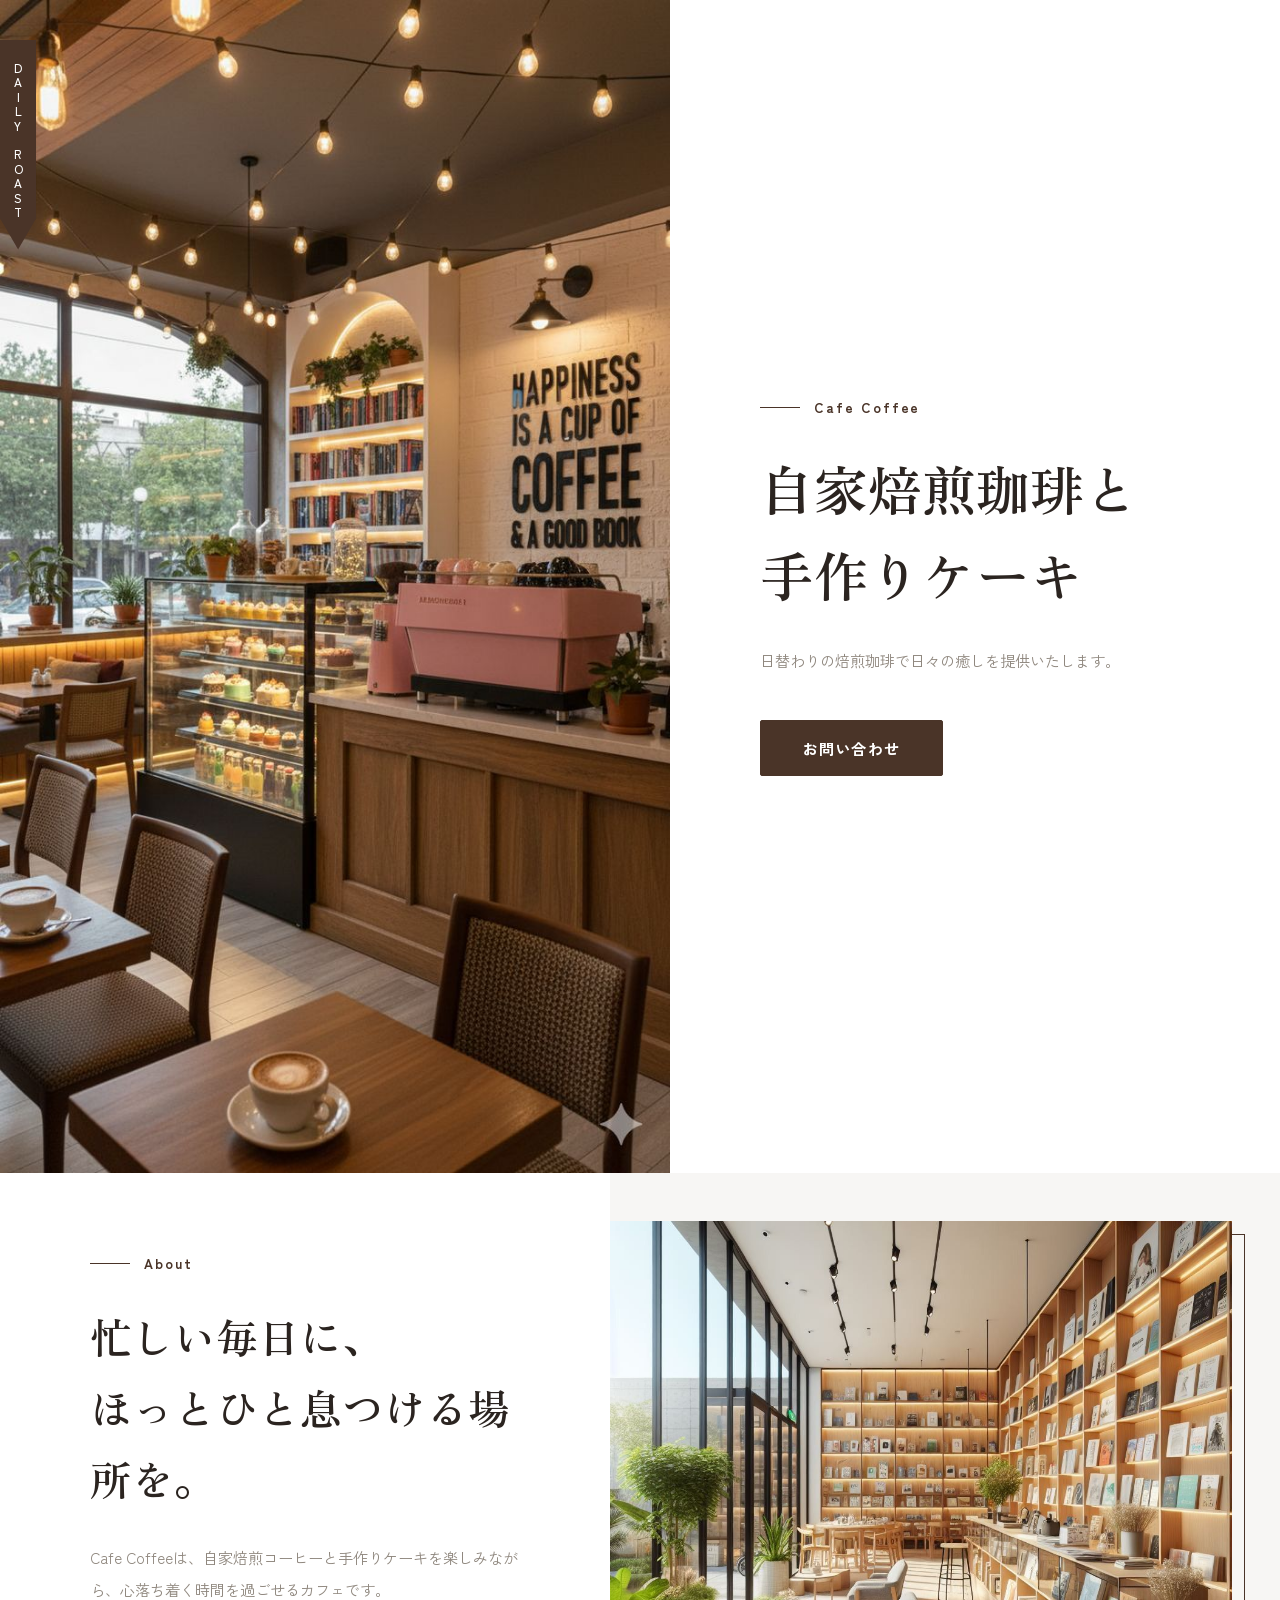
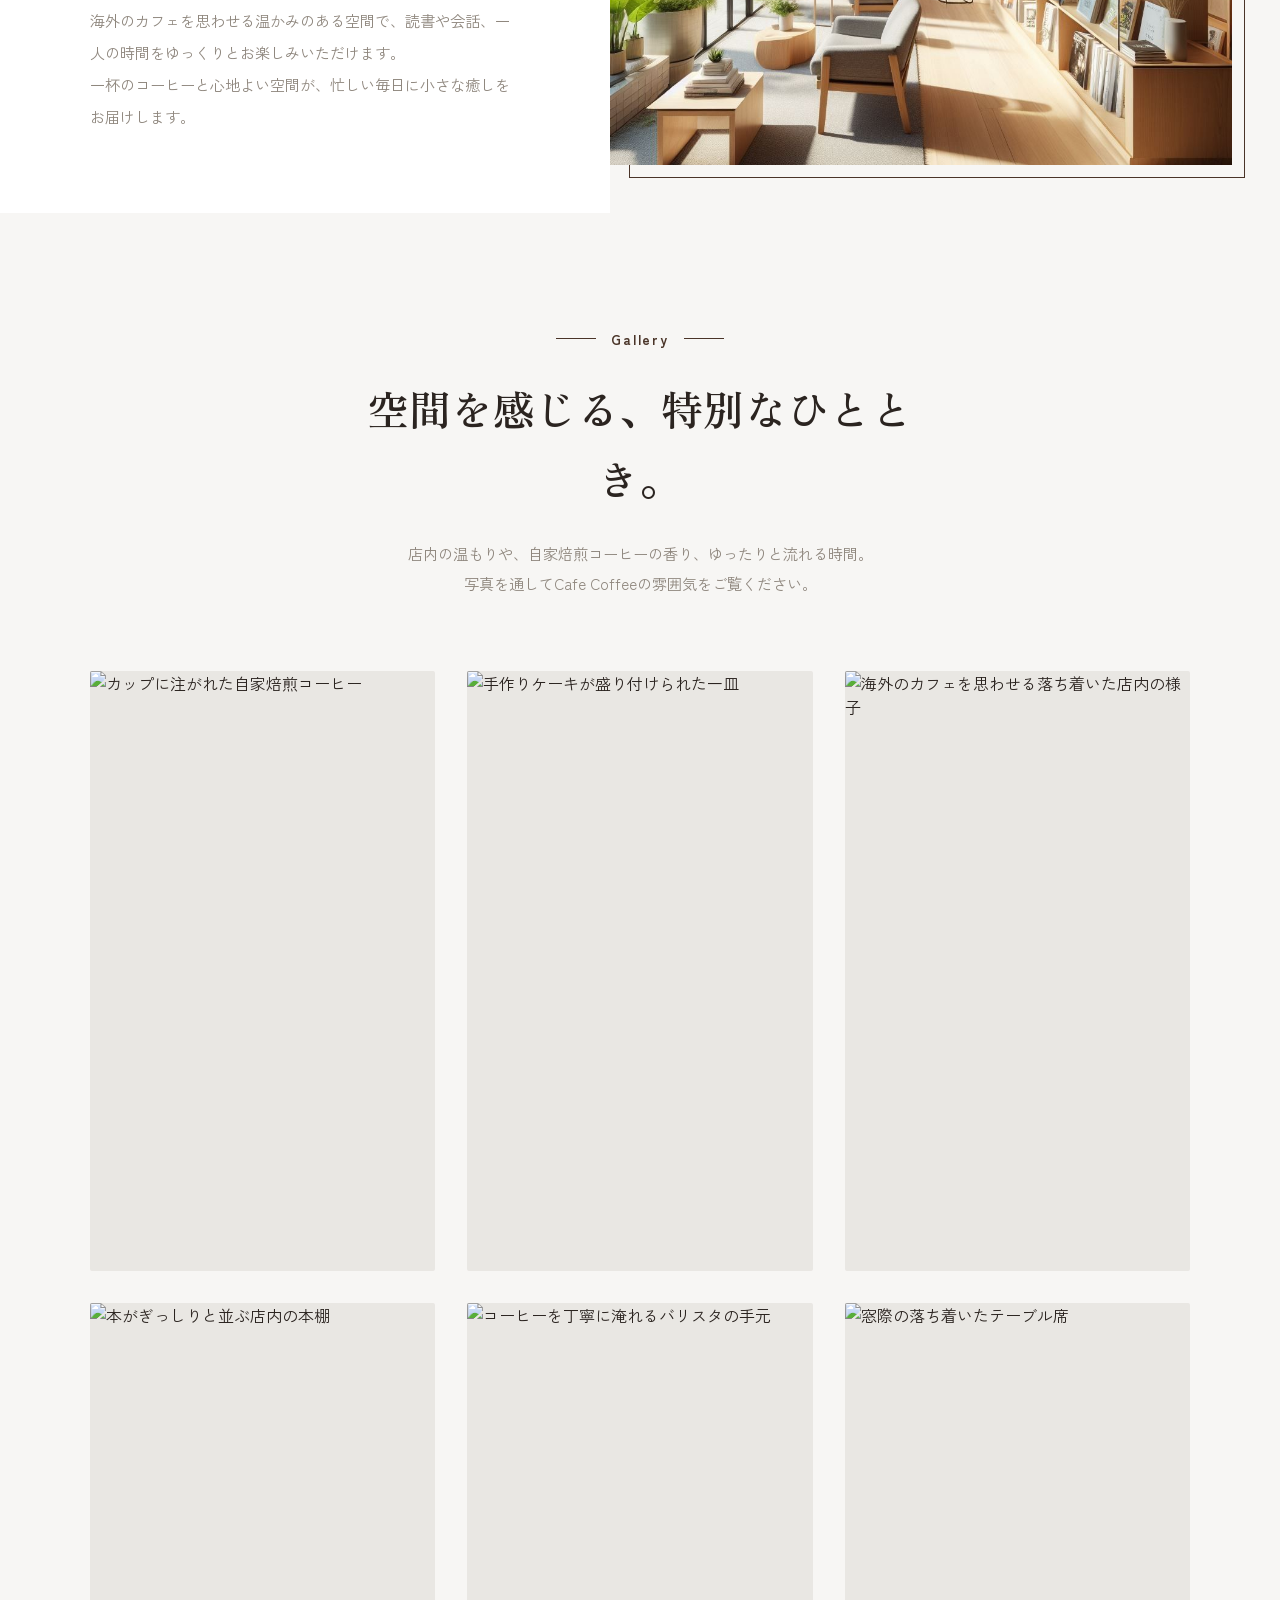
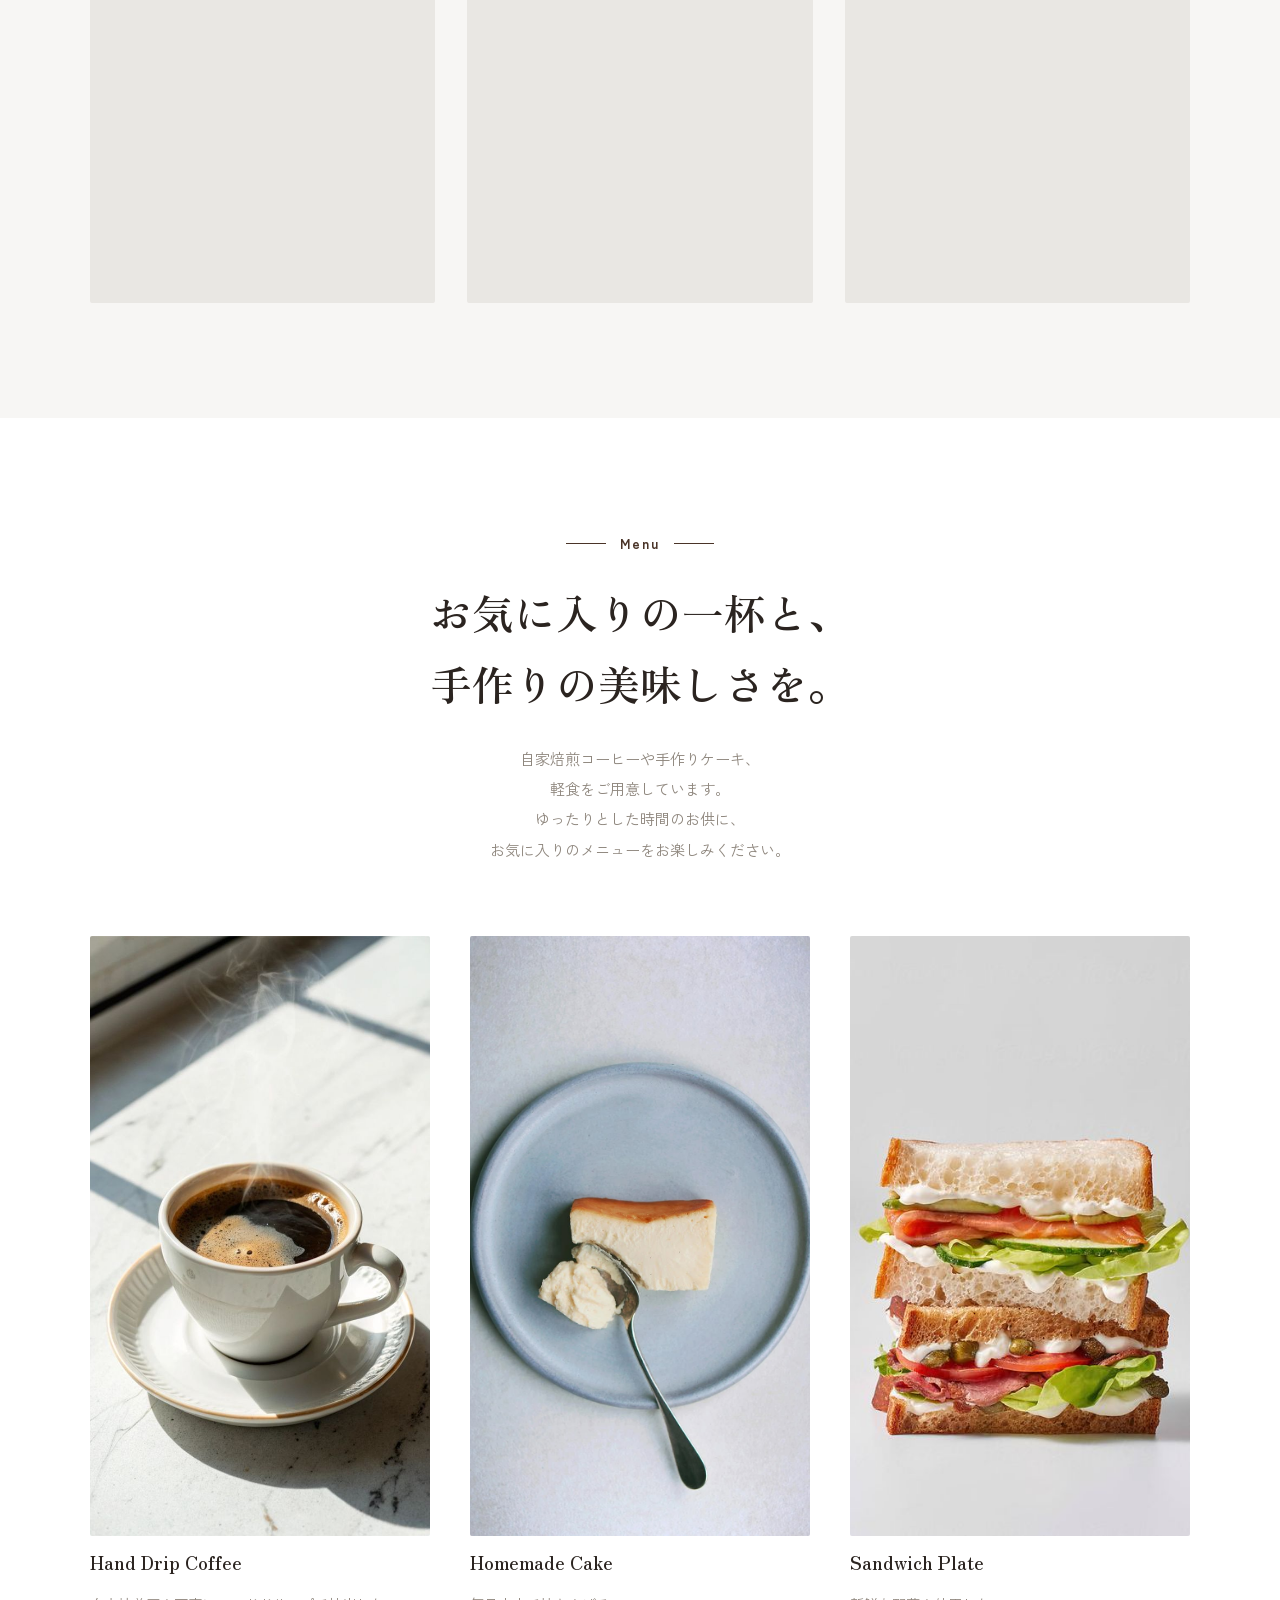
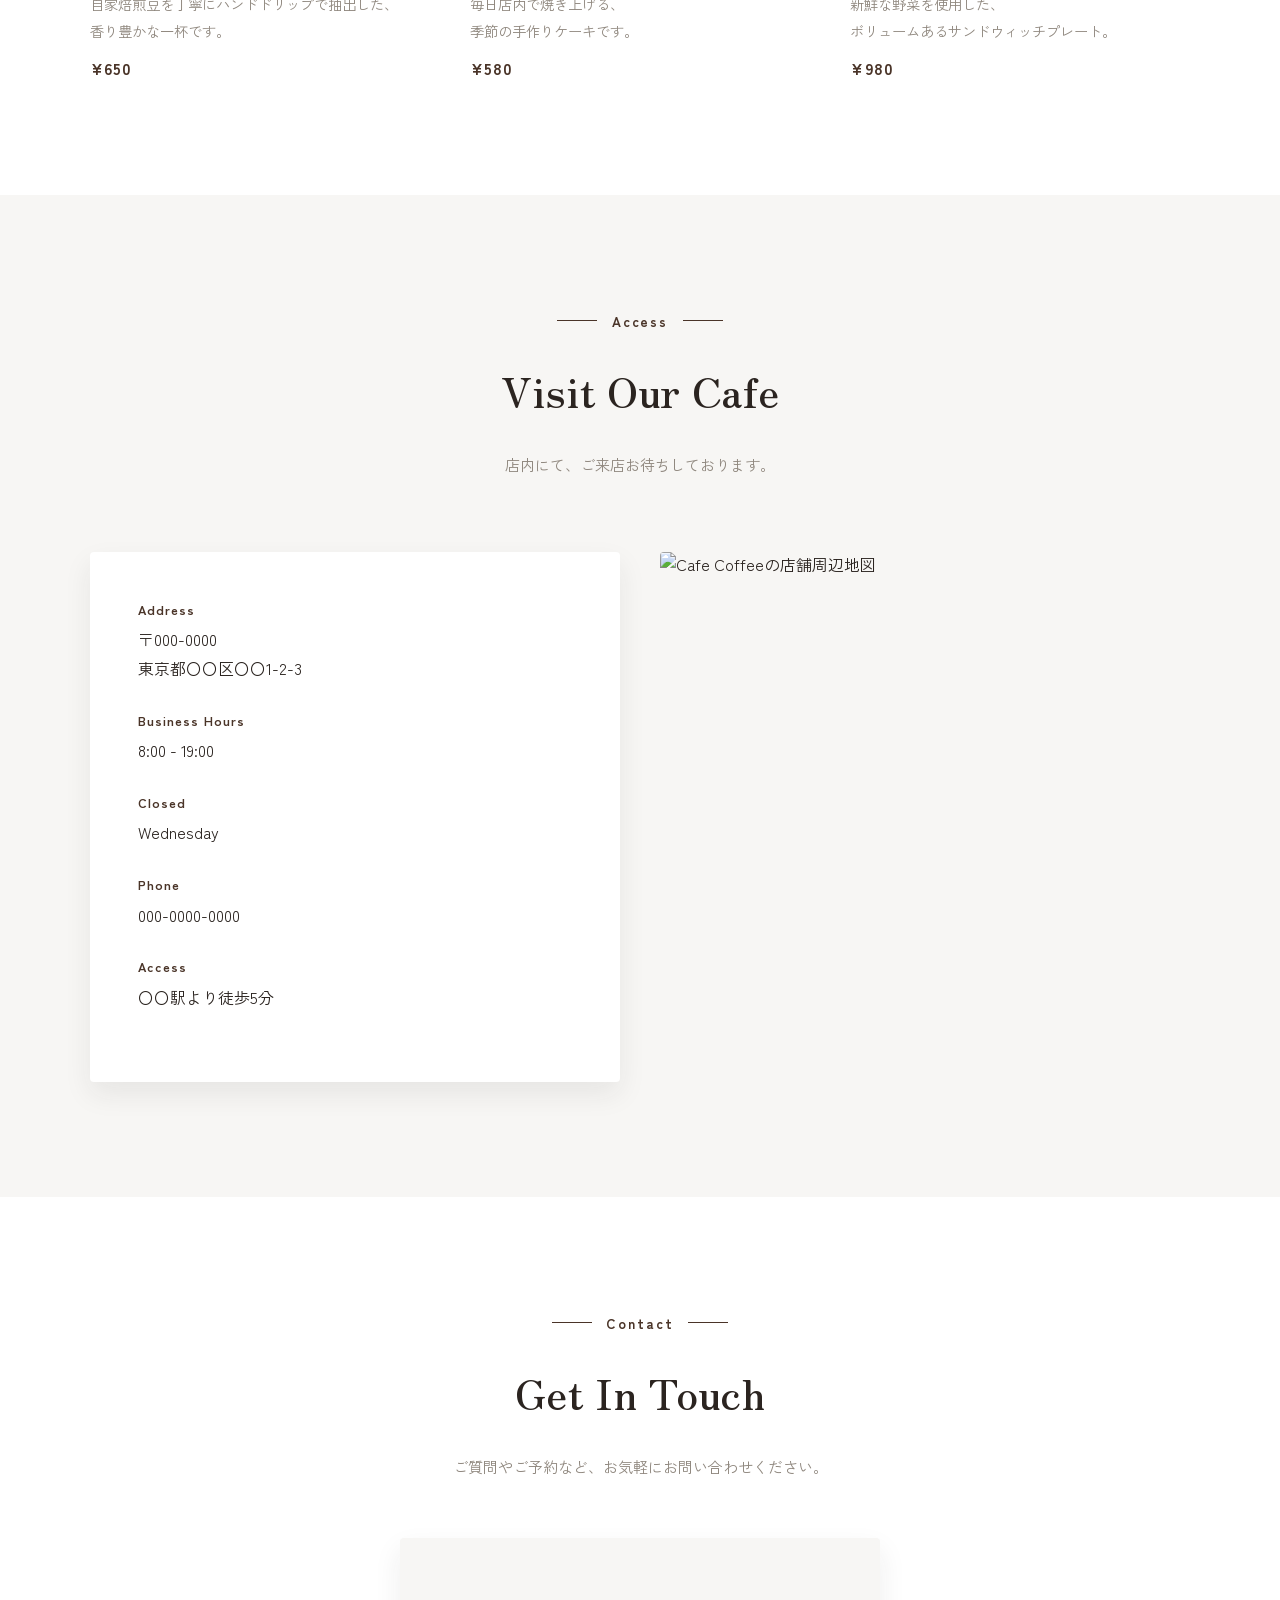
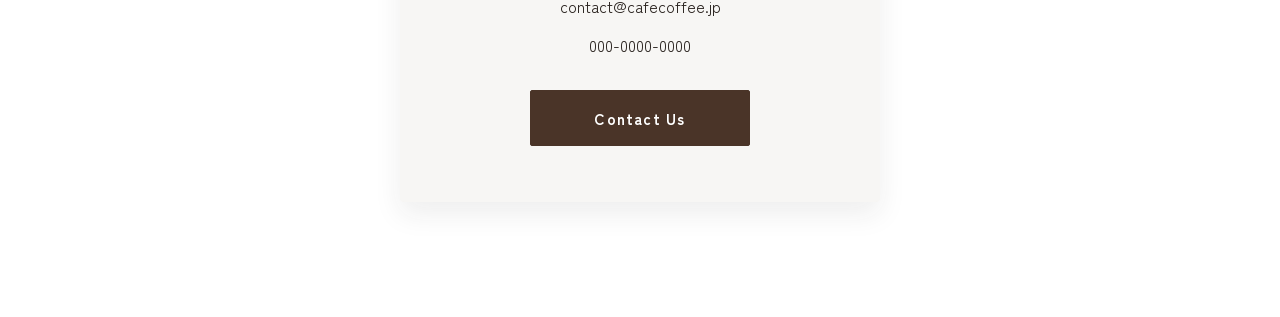
==== commit e84cdf22: "Accessセクションを追加" ====
--- a/cafe-coffee/index.html
+++ b/cafe-coffee/index.html
@@ -250,5 +250,42 @@
     </div>
 
   </section>
+
+  <!-- ============================================
+       Contact セクション
+       セクションタイトル＋説明文＋お問い合わせカード（中央配置）
+  ============================================ -->
+  <section class="contact" id="contact">
+
+    <!-- セクション見出しエリア -->
+    <div class="contact__header">
+      <p class="contact__eyebrow">Contact</p>
+
+      <h2 class="contact__title">
+        Get In Touch
+      </h2>
+
+      <p class="contact__text">
+        ご質問やご予約など、お気軽にお問い合わせください。
+      </p>
+    </div>
+
+    <!-- お問い合わせカード：メール・電話・CTAボタン -->
+    <div class="contact__card">
+      <ul class="contact__list">
+        <li class="contact__item">
+          <a class="contact__link" href="mailto:contact@cafecoffee.jp">contact@cafecoffee.jp</a>
+        </li>
+        <li class="contact__item">
+          <a class="contact__link" href="tel:0000000000">000-0000-0000</a>
+        </li>
+      </ul>
+
+      <!-- 将来的にお問い合わせページへ遷移するリンク（現在はダミーの参照先） -->
+      <a class="contact__cta" href="contact.html">Contact Us</a>
+    </div>
+
+  </section>
+  
 </body>
 </html>
--- a/cafe-coffee/style.css
+++ b/cafe-coffee/style.css
@@ -810,4 +810,195 @@
   .access__eyebrow::after {
     width: 1.5rem;
   }
-}+}
+
+/* ============================================
+   Contact セクション CSS
+   構成：レイアウト → タイポグラフィ → ボタン → レスポンシブ
+   ※既存（Hero / About / Gallery / Menu / Access）のコードは変更せず、末尾に追記
+============================================ */
+
+/* ============================================
+   レイアウト
+============================================ */
+
+/* セクション全体 */
+.contact {
+  padding: 9vw 7vw;
+  background-color: var(--color-white);
+}
+
+/* 見出しエリア：中央寄せ */
+.contact__header {
+  display: flex;
+  flex-direction: column;
+  align-items: center;
+  gap: 1.5rem;
+  max-width: 36em;
+  margin: 0 auto 3.5rem;
+  text-align: center;
+}
+
+/* お問い合わせカード：1カラム・中央配置 */
+.contact__card {
+  display: flex;
+  flex-direction: column;
+  align-items: center;
+  gap: 2rem;
+  max-width: 30em;
+  margin: 0 auto;
+  padding: 3.5rem 3rem;
+  background-color: var(--color-bg);
+  border-radius: 4px;
+  box-shadow: 0 12px 28px rgba(43, 36, 32, 0.08);
+  transition: transform 0.4s ease, box-shadow 0.4s ease;
+}
+
+.contact__card:hover {
+  transform: translateY(-6px);
+  box-shadow: 0 18px 36px rgba(43, 36, 32, 0.12);
+}
+
+/* メール・電話番号のリスト */
+.contact__list {
+  list-style: none;
+  margin: 0;
+  padding: 0;
+  display: flex;
+  flex-direction: column;
+  align-items: center;
+  gap: 0.9rem;
+}
+
+.contact__item {
+  display: flex;
+}
+
+/* ============================================
+   タイポグラフィ
+============================================ */
+
+/* セクションラベル（他セクションのeyebrowと統一） */
+.contact__eyebrow {
+  display: flex;
+  align-items: center;
+  justify-content: center;
+  gap: 0.9rem;
+  font-family: var(--font-body);
+  font-size: 0.85rem;
+  font-weight: 700;
+  letter-spacing: 0.14em;
+  color: var(--color-accent);
+}
+
+.contact__eyebrow::before,
+.contact__eyebrow::after {
+  content: "";
+  display: inline-block;
+  width: 2.5rem;
+  height: 1px;
+  background-color: var(--color-accent);
+}
+
+/* タイトル */
+.contact__title {
+  font-family: var(--font-display);
+  font-weight: 600;
+  font-size: clamp(1.9rem, 3.4vw, 2.6rem);
+  line-height: 1.7;
+  color: var(--color-text);
+}
+
+/* 説明文 */
+.contact__text {
+  font-family: var(--font-body);
+  font-size: clamp(0.95rem, 1.1vw, 1.05rem);
+  line-height: 2;
+  color: var(--color-gray);
+}
+
+/* メール・電話リンク */
+.contact__link {
+  font-family: var(--font-body);
+  font-size: 1rem;
+  color: var(--color-text);
+  text-decoration: none;
+  border-bottom: 1px solid transparent;
+  transition: border-color 0.3s ease, color 0.3s ease;
+}
+
+.contact__link:hover {
+  color: var(--color-accent);
+  border-color: var(--color-accent);
+}
+
+/* ============================================
+   ボタン
+============================================ */
+
+/* CTAボタン：背景色の変化とわずかな浮き上がりで上品に演出 */
+.contact__cta {
+  display: inline-flex;
+  align-items: center;
+  justify-content: center;
+  padding: 1rem 2.6rem;
+  border: 1px solid var(--color-accent);
+  border-radius: 2px;
+  background-color: var(--color-accent);
+  color: var(--color-white);
+  font-family: var(--font-body);
+  font-size: 0.95rem;
+  font-weight: 700;
+  letter-spacing: 0.08em;
+  text-decoration: none;
+  transition: background-color 0.35s ease, transform 0.35s ease;
+  min-width: 220px;
+}
+
+.contact__cta:hover {
+  background-color: var(--color-accent-hover);
+  transform: translateY(-3px);
+}
+
+.contact__cta:focus-visible {
+  outline: 2px solid var(--color-accent-hover);
+  outline-offset: 3px;
+}
+
+/* ============================================
+   レスポンシブ
+============================================ */
+
+/* Tablet（768〜1024px） */
+@media (max-width: 1024px) {
+  .contact {
+    padding: 12vw 8vw;
+  }
+
+  .contact__header {
+    margin-bottom: 3rem;
+  }
+
+  .contact__card {
+    padding: 3rem 2.5rem;
+  }
+}
+
+/* Smartphone（767px以下） */
+@media (max-width: 767px) {
+  .contact__card {
+    max-width: 100%;
+    padding: 2.5rem 1.5rem;
+    gap: 2rem;
+  }
+
+  .contact__cta {
+    width: 100%;
+    padding: 1rem 0;
+  }
+
+  .contact__eyebrow::before,
+  .contact__eyebrow::after {
+    width: 1.5rem;
+  }
+}
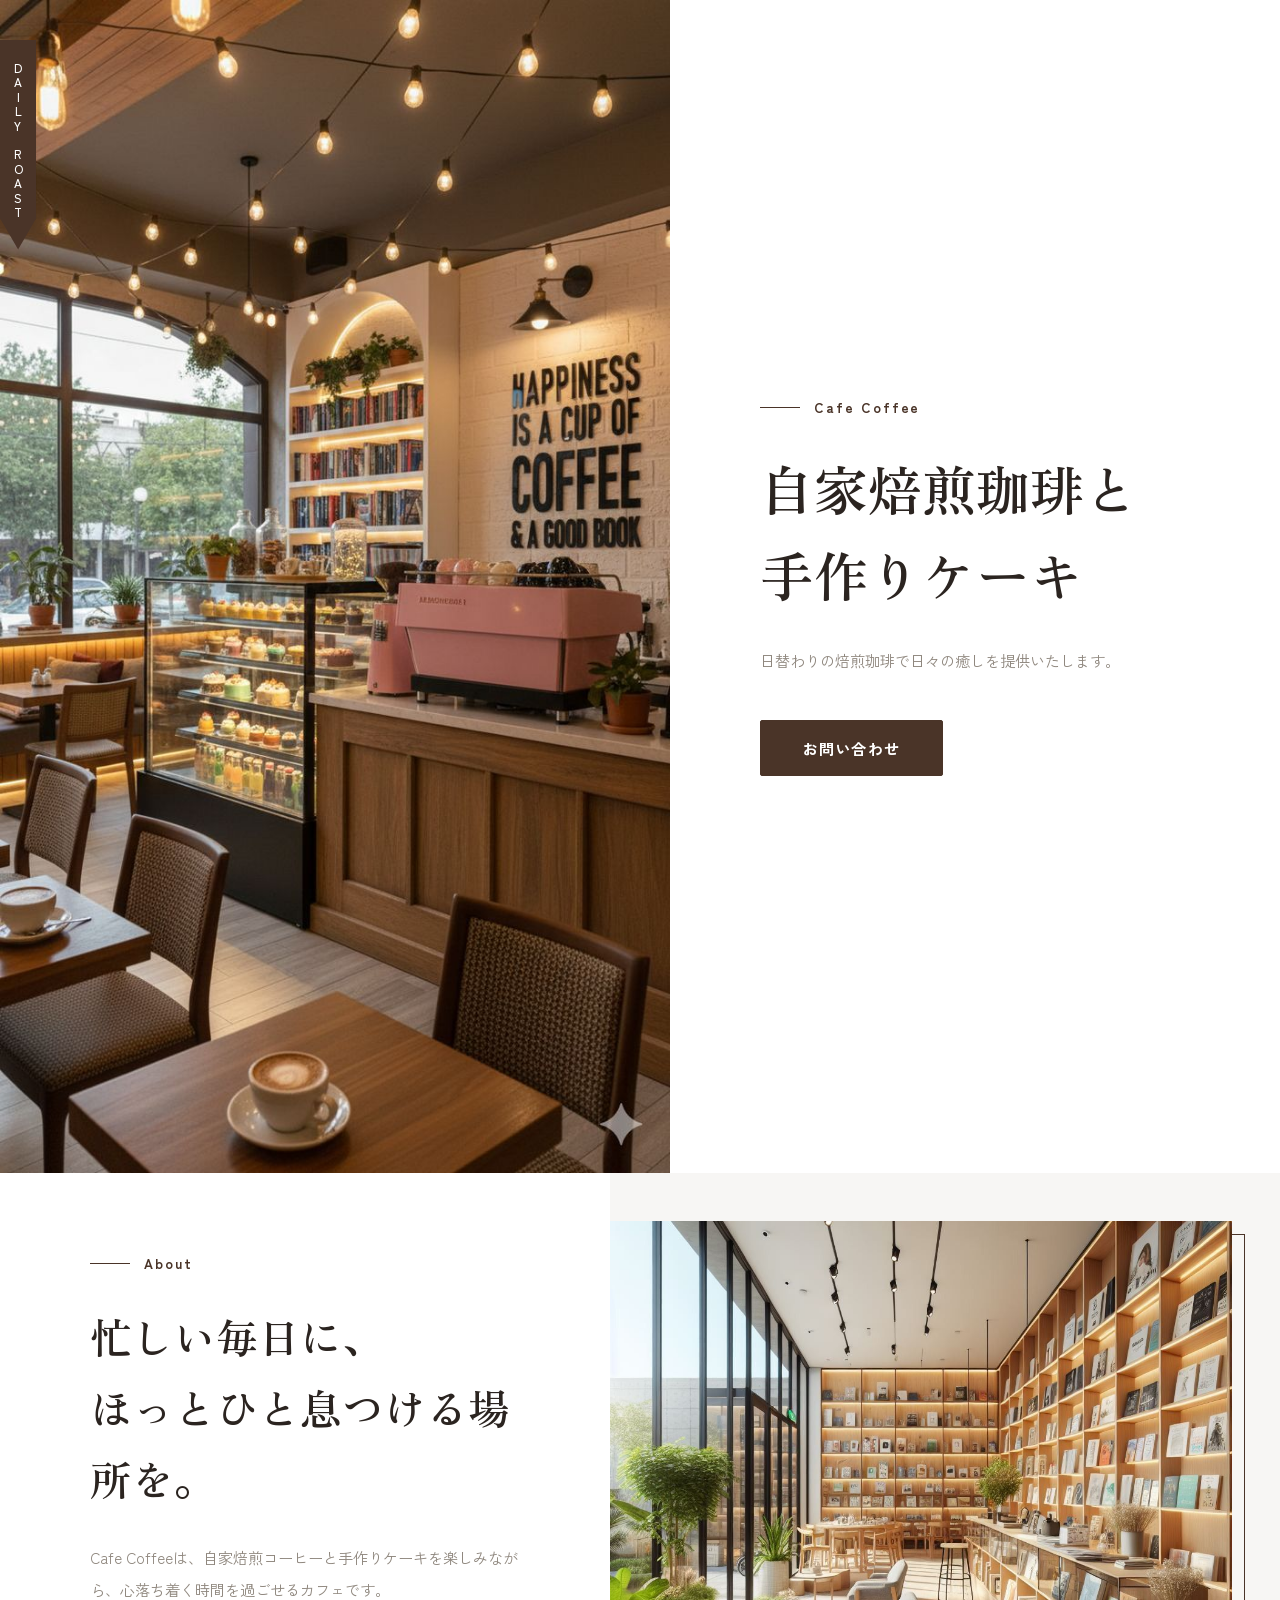
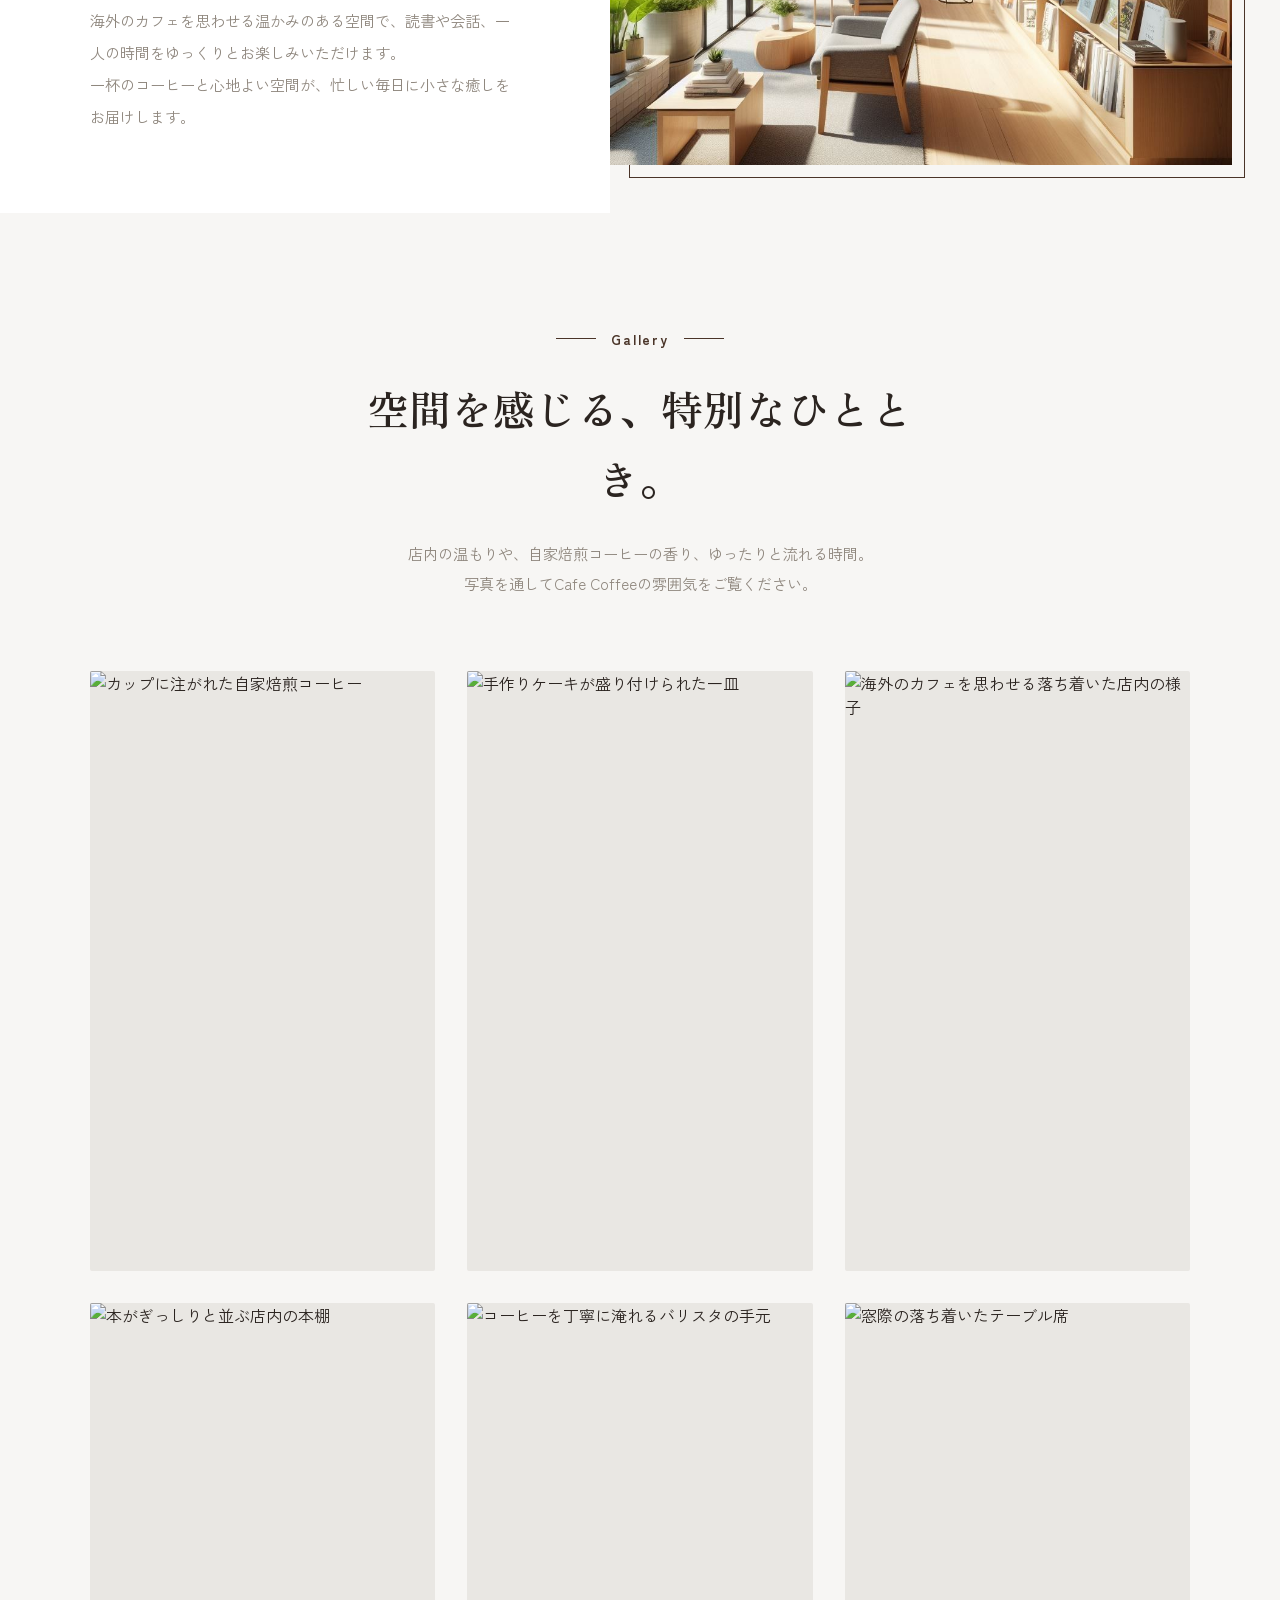
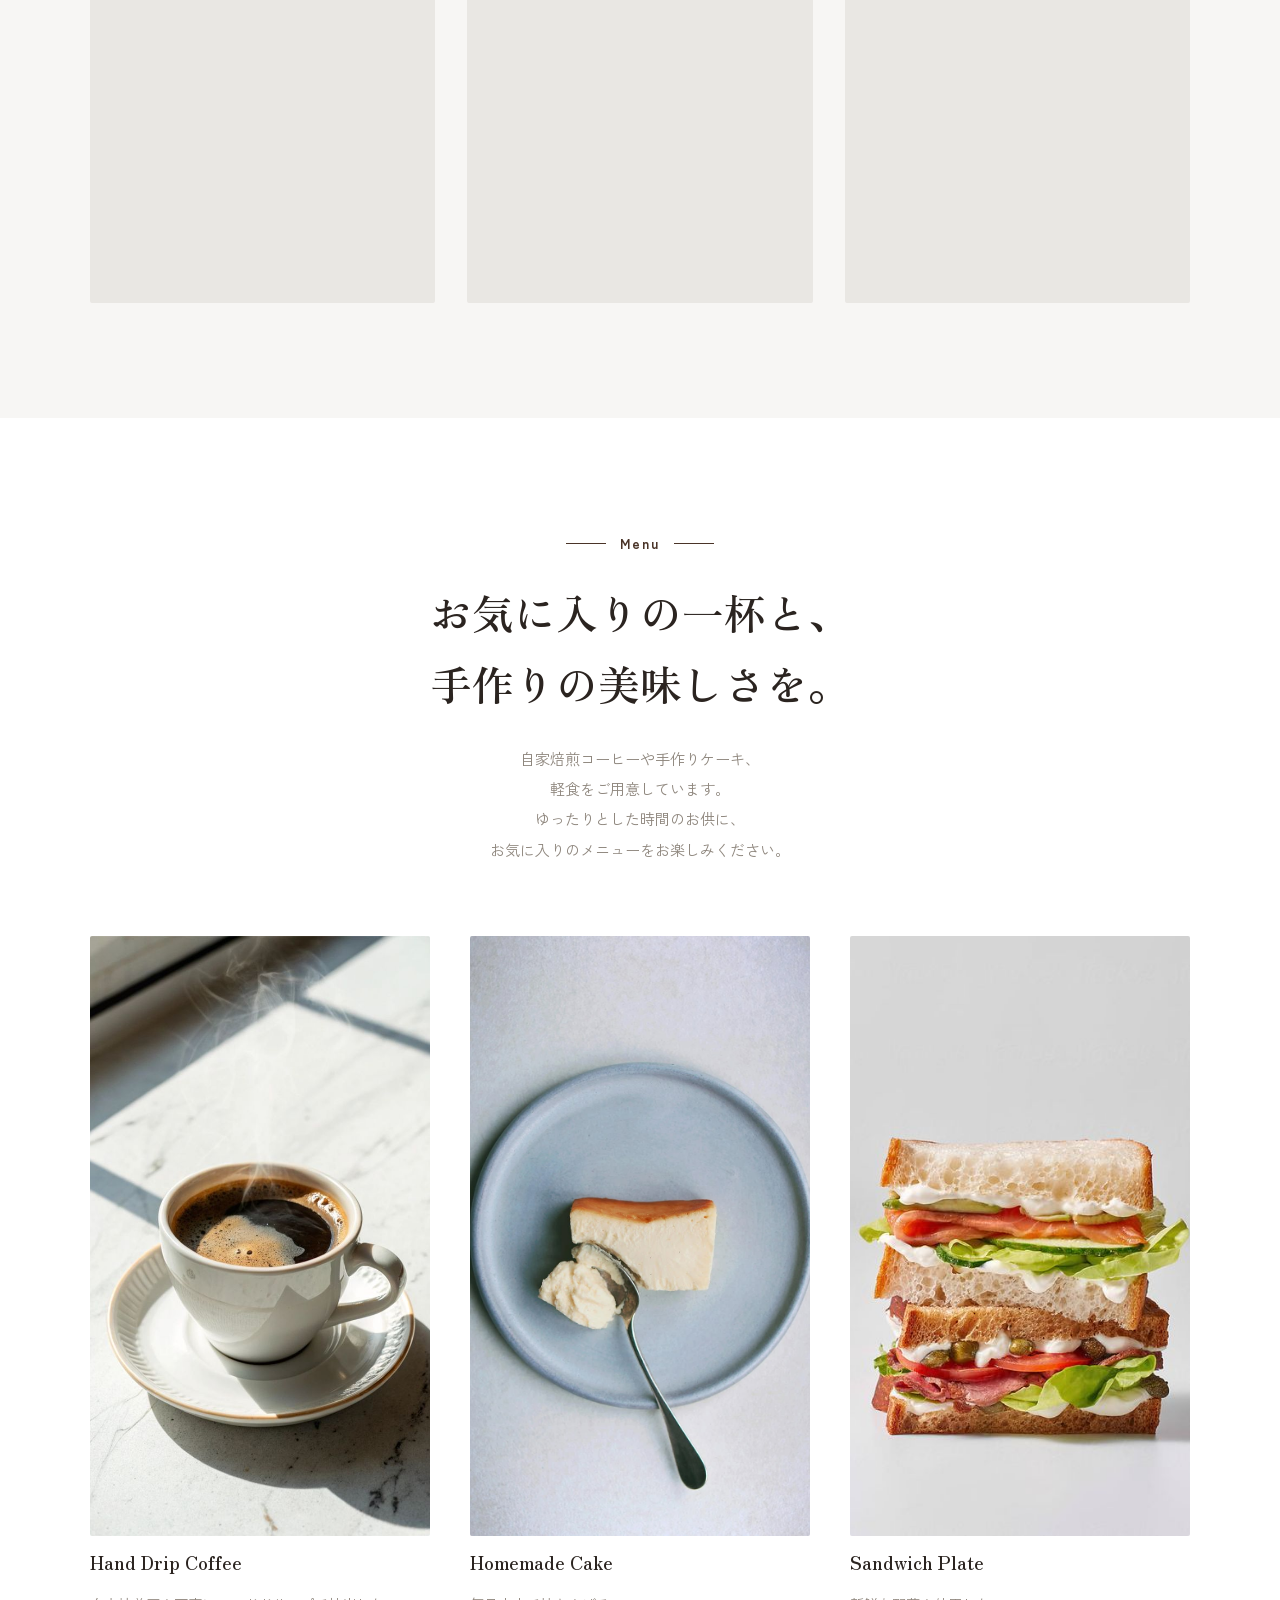
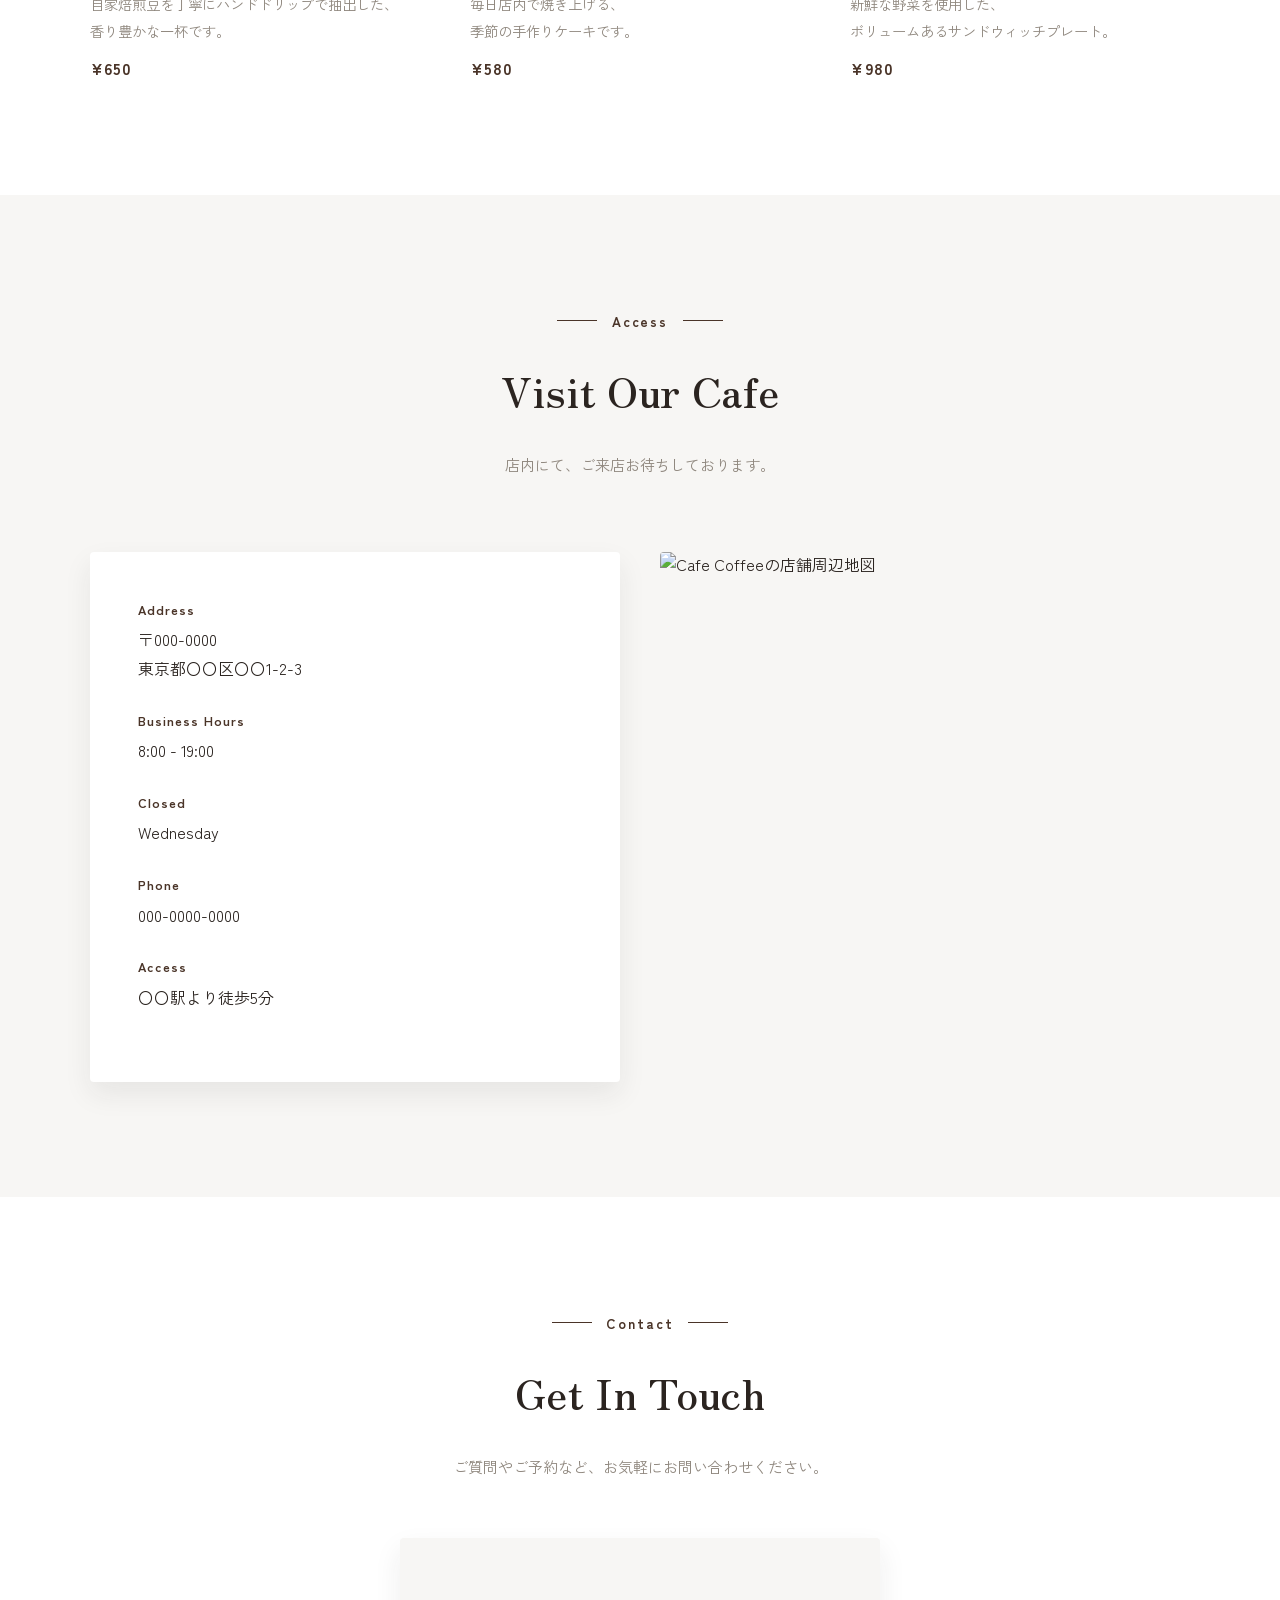
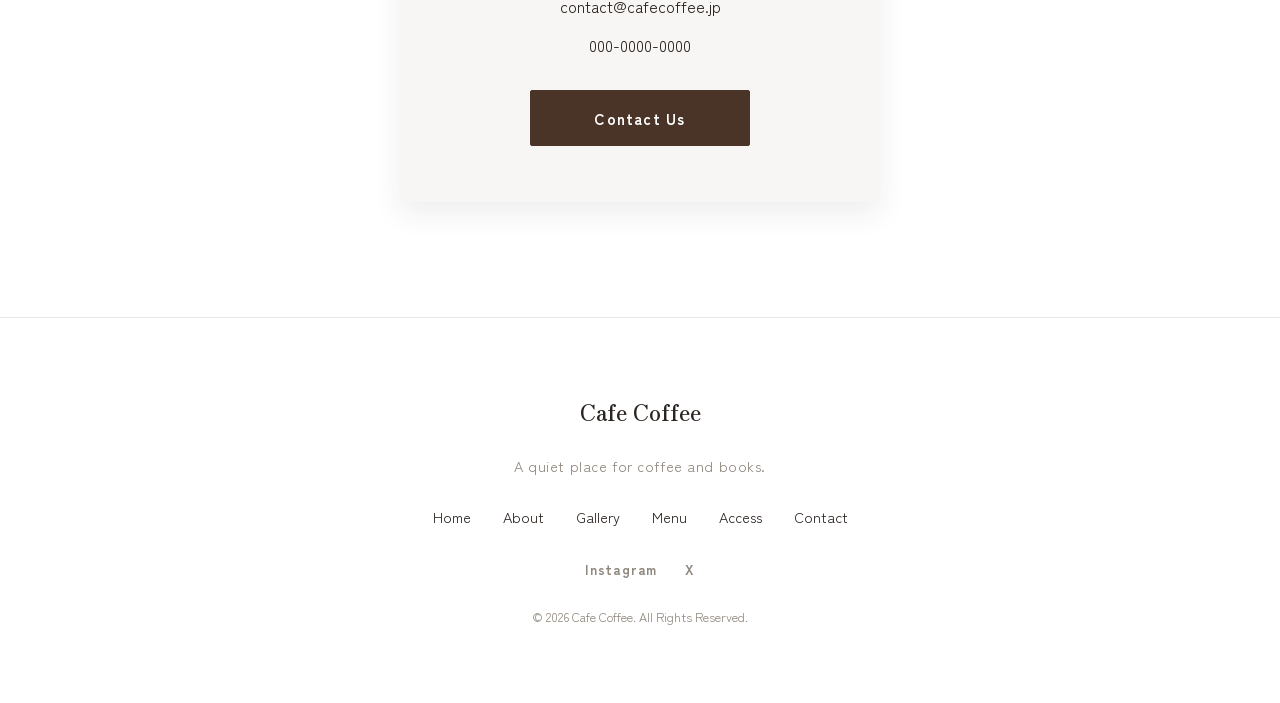
==== commit cce669a3: "Footerセクションを追加" ====
--- a/cafe-coffee/index.html
+++ b/cafe-coffee/index.html
@@ -286,6 +286,38 @@
     </div>
 
   </section>
-  
+
+  <!-- ============================================
+       Footer
+       店舗名／キャッチコピー／ナビゲーション／SNS／コピーライト
+  ============================================ -->
+  <footer class="footer">
+
+    <p class="footer__logo">Cafe Coffee</p>
+
+    <p class="footer__tagline">A quiet place for coffee and books.</p>
+
+    <!-- サイト内ナビゲーション -->
+    <nav class="footer__nav" aria-label="フッターナビゲーション">
+      <ul class="footer__nav-list">
+        <li><a class="footer__nav-link" href="#hero">Home</a></li>
+        <li><a class="footer__nav-link" href="#about">About</a></li>
+        <li><a class="footer__nav-link" href="#gallery">Gallery</a></li>
+        <li><a class="footer__nav-link" href="#menu">Menu</a></li>
+        <li><a class="footer__nav-link" href="#access">Access</a></li>
+        <li><a class="footer__nav-link" href="#contact">Contact</a></li>
+      </ul>
+    </nav>
+
+    <!-- SNSリンク -->
+    <ul class="footer__social">
+      <li><a class="footer__social-link" href="#">Instagram</a></li>
+      <li><a class="footer__social-link" href="#">X</a></li>
+    </ul>
+
+    <small class="footer__copyright">&copy; 2026 Cafe Coffee. All Rights Reserved.</small>
+
+  </footer>
+
 </body>
 </html>
--- a/cafe-coffee/style.css
+++ b/cafe-coffee/style.css
@@ -1002,3 +1002,127 @@
     width: 1.5rem;
   }
 }
+
+/* ============================================
+   Footer CSS
+   構成：レイアウト → タイポグラフィ → レスポンシブ
+   ※既存（Hero 〜 Contact）のコードは変更せず、末尾に追記
+============================================ */
+
+/* ============================================
+   レイアウト
+============================================ */
+
+/* Footer全体：中央配置・情報量を抑えたシンプルな余白設計 */
+.footer {
+  display: flex;
+  flex-direction: column;
+  align-items: center;
+  gap: 1.75rem;
+  padding: 6vw 7vw;
+  background-color: var(--color-white);
+  border-top: 1px solid var(--color-gray-light);
+  text-align: center;
+}
+
+/* ナビゲーションリスト：横並び */
+.footer__nav-list {
+  list-style: none;
+  margin: 0;
+  padding: 0;
+  display: flex;
+  flex-wrap: wrap;
+  justify-content: center;
+  gap: 2rem;
+}
+
+/* SNSリンクリスト：横並び */
+.footer__social {
+  list-style: none;
+  margin: 0;
+  padding: 0;
+  display: flex;
+  gap: 1.75rem;
+}
+
+/* ============================================
+   タイポグラフィ
+============================================ */
+
+/* 店舗名（ロゴテキスト） */
+.footer__logo {
+  font-family: var(--font-display);
+  font-weight: 600;
+  font-size: 1.4rem;
+  color: var(--color-text);
+}
+
+/* キャッチコピー */
+.footer__tagline {
+  font-family: var(--font-body);
+  font-size: 0.9rem;
+  letter-spacing: 0.04em;
+  color: var(--color-gray);
+}
+
+/* ナビゲーションリンク：文字色が自然に変化 */
+.footer__nav-link {
+  font-family: var(--font-body);
+  font-size: 0.9rem;
+  color: var(--color-text);
+  text-decoration: none;
+  transition: color 0.3s ease;
+}
+
+.footer__nav-link:hover {
+  color: var(--color-accent);
+}
+
+/* SNSリンク：文字色が自然に変化 */
+.footer__social-link {
+  font-family: var(--font-body);
+  font-size: 0.85rem;
+  font-weight: 700;
+  letter-spacing: 0.06em;
+  color: var(--color-gray);
+  text-decoration: none;
+  transition: color 0.3s ease;
+}
+
+.footer__social-link:hover {
+  color: var(--color-accent);
+}
+
+/* コピーライト */
+.footer__copyright {
+  font-family: var(--font-body);
+  font-size: 0.78rem;
+  color: var(--color-gray);
+}
+
+/* ============================================
+   レスポンシブ
+============================================ */
+
+/* Tablet（768〜1024px） */
+@media (max-width: 1024px) {
+  .footer {
+    padding: 10vw 8vw;
+    gap: 1.5rem;
+  }
+
+  .footer__nav-list {
+    gap: 1.5rem;
+  }
+}
+
+/* Smartphone（767px以下） */
+@media (max-width: 767px) {
+  .footer__nav-list {
+    gap: 1rem 1.5rem;
+  }
+
+  .footer__social {
+    gap: 1.25rem;
+  }
+}
